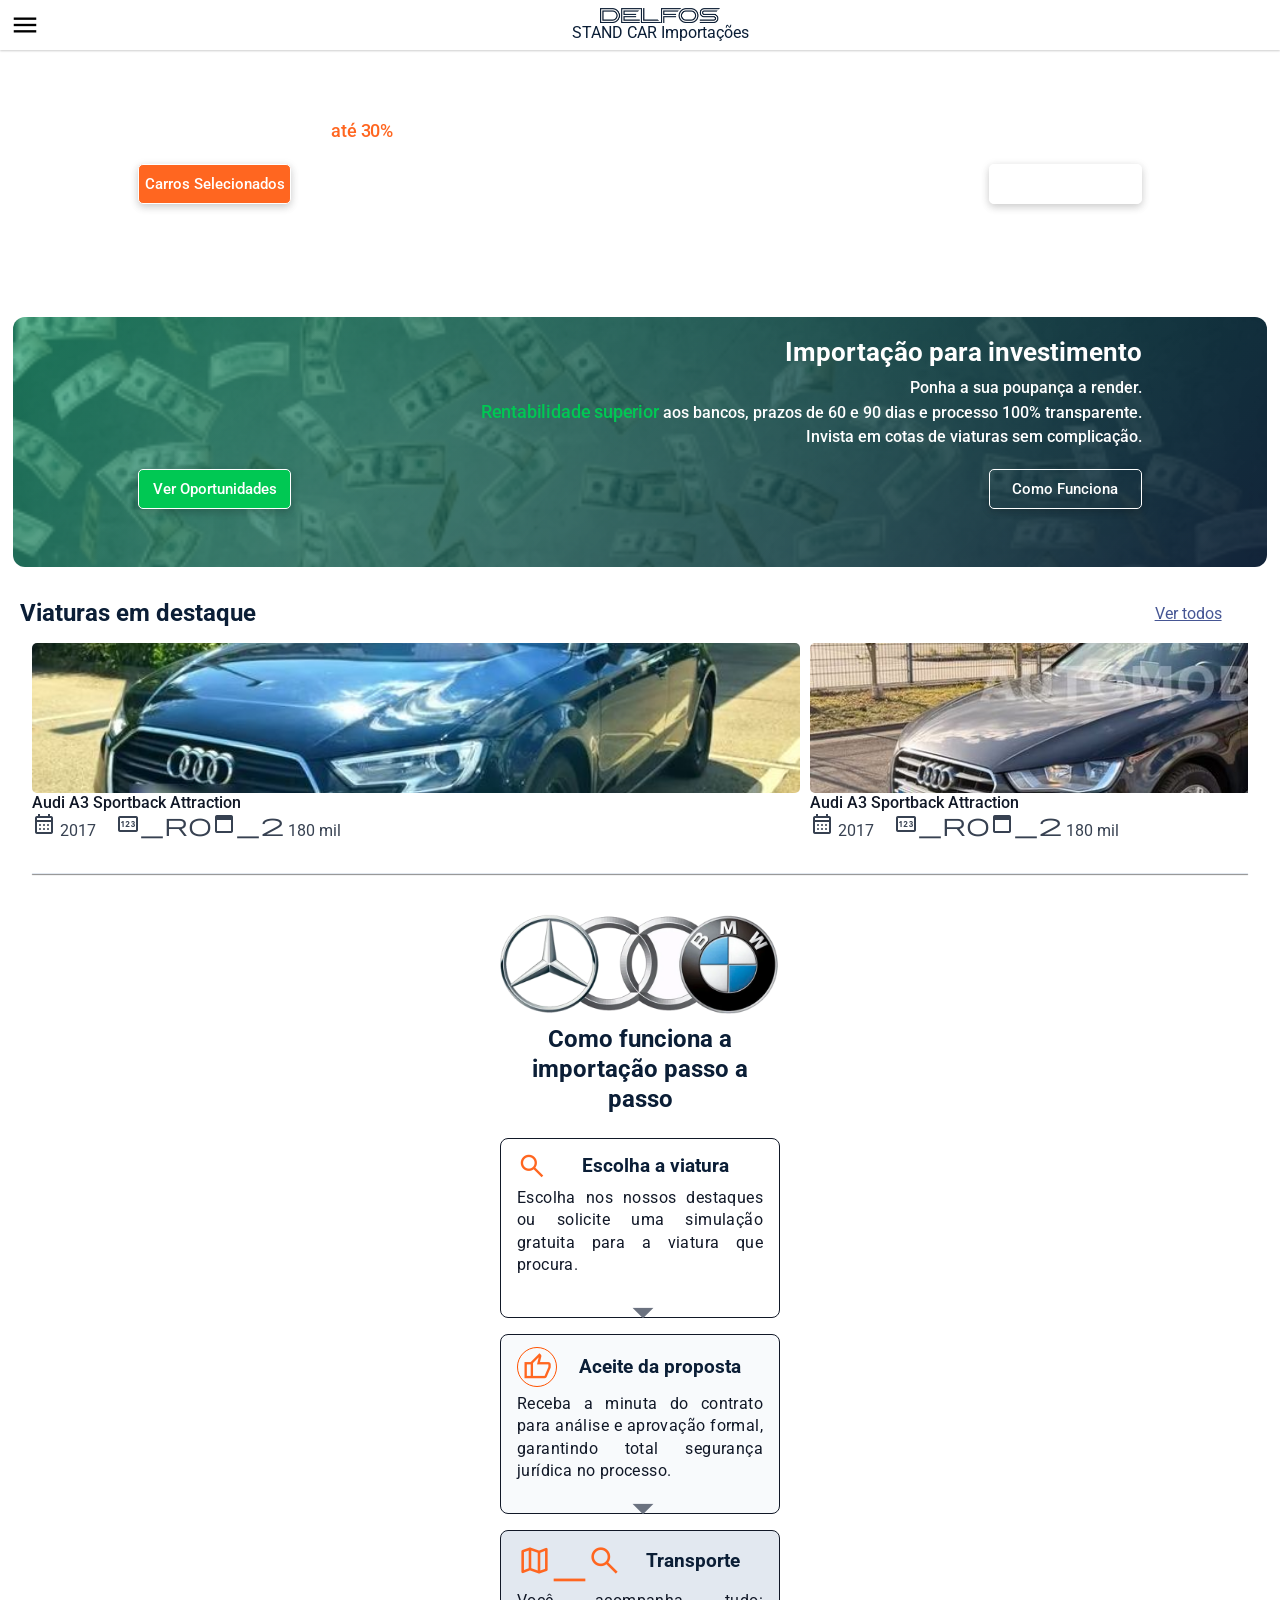
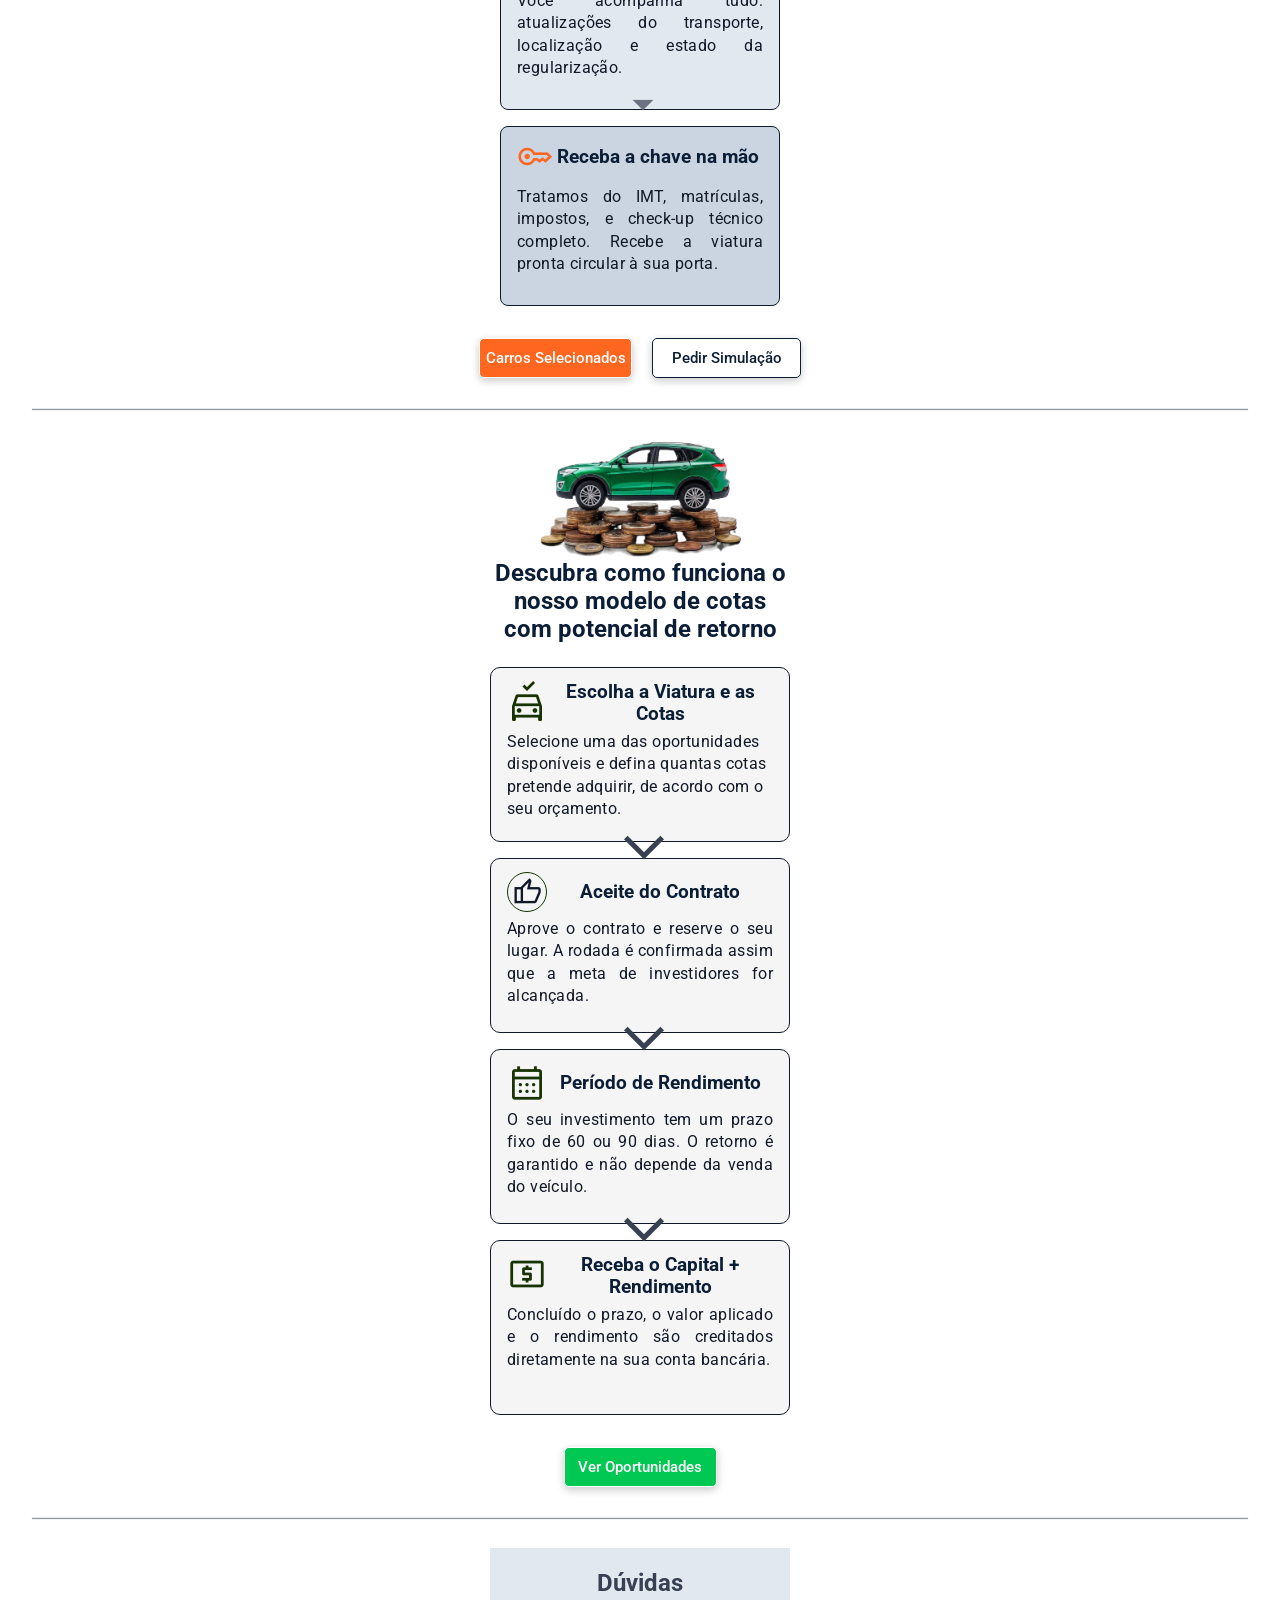
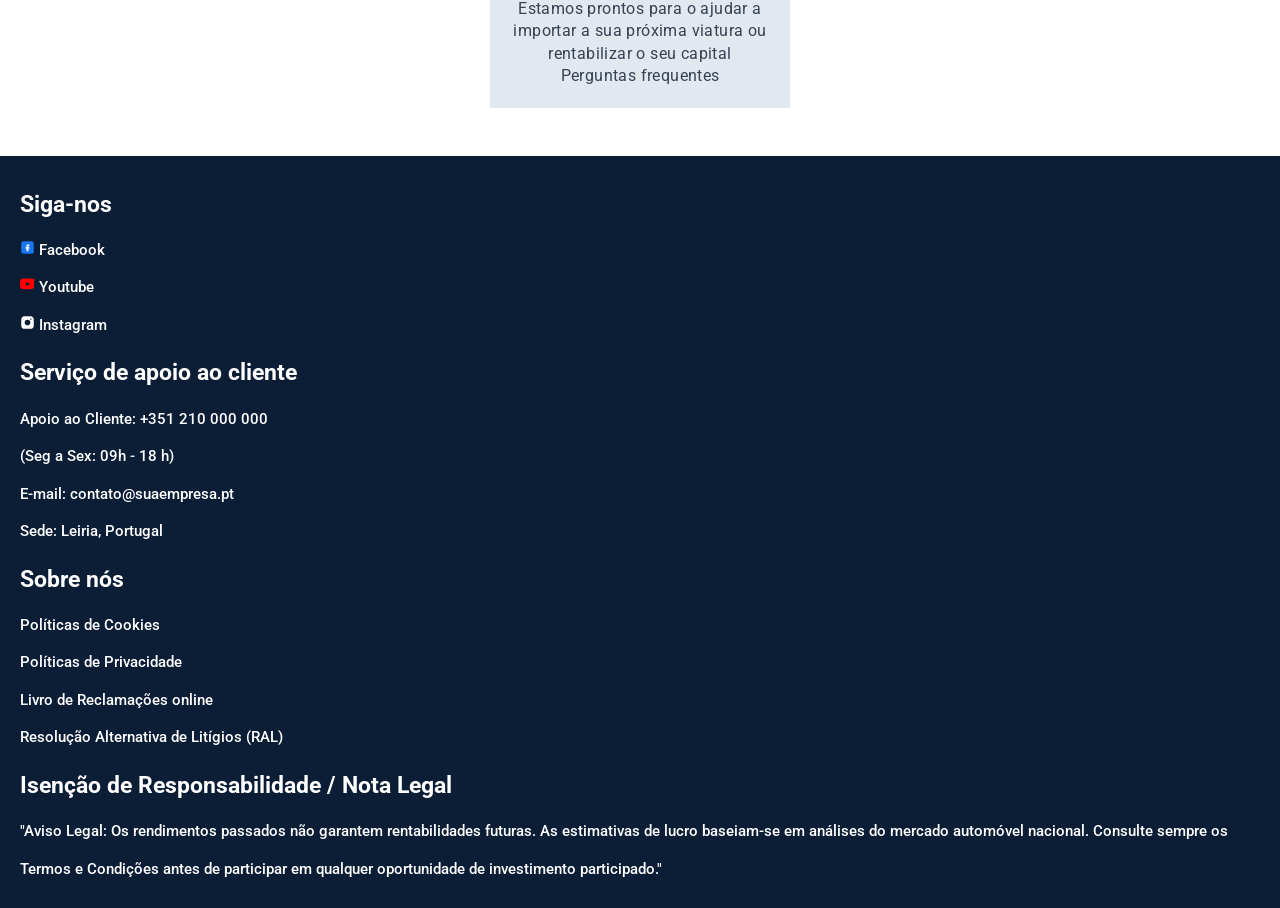
==== index.html @ 30f705c3 "NC  Hero - size imagem hero - text knows" ====
<DOCTYPE html>
    <html lang="PT-BR">

    <head>
        <meta charset="UTF-8">
        <meta name="viewport" content="width=device-width, initial-scale=1.0">
        <title>Delfos</title>
        <!--Import Css global-->
        <link rel="stylesheet" href="styleCorFonts.css">
        <link rel="stylesheet" href="StyleMenuUP.css">
        <!--Import CSS specific-->
        <link rel="stylesheet" href="styleIndexKnows.css">
        <!--Import Script global-->
        <script src="scriptUP.js" defer></script>
        <!--Import fonts-->
        <link rel="stylesheet"
            href="https://fonts.googleapis.com/css2?family=Material+Symbols+Outlined:opsz,wght,FILL,GRAD@20..48,100..700,0..1,-50..200" />
    </head>

    <body>
        <header class="menu__default">
            <nav>
                <button onclick="opemenu()">
                    <span style="font-size: 30px;" class="material-symbols-outlined menu-icon">menu</span>
                </button>

                <div class="headFoot--Company" id="menu">
                    <button onclick="ofmenu()"><span style="font-size: 30px;"
                            class="material-symbols-outlined menu-icon">close</span></button>
                    <ul style="list-style: none;">
                        <li><a href="index.html">Página inicial</a></li>
                        <li><a href="index.html#LineBuy">Como funciona</a></li>
                        <li><a href="listcarbuy.html">Comprar Viatura</a></li>
                        <li><a href="listcarbuy.html">Investir em cotas</a></li>
                        <li><a>Formulário Importar carro</a></li>
                        <li><a>Perguntas frequentes</a></li>
                    </ul>
                </div>
            </nav>
            <div class="menu__default--logo">
                <a href="index.html"><img src="imagens/logo rev1.png" alt=""></a>
                <p style=" margin-bottom: 0px;" class="">STAND CAR Importações</p>
            </div>

        </header>

        <main>
            <div style="height: 51px;">Faixa menu</div>
            <div class="mascara" id="mascara" onclick="ofmenu()"></div>
            <section>
                <article>
                    <div class="hero__secction  hero__secction--buy">
                        <div class="hero__secction--subdiv">
                            <div>
                                <p class="section--Company1" style="margin-bottom: 8px;">Importar carro para sí</p>
                                <p class="Subtitle--section">Importe o sua viatura com <span class="Hero_textDestaq">até
                                        30%</span> de poupança face ao
                                    mercado nacional.
                                    Tratamos de todo o processo com entrega chave na mão.</p>
                            </div>
                            <div class="Hero__button--default">
                                <a onclick="typeCustomer(this)" data-customer="buyCust" href="listcarbuy.html"
                                    class="button__default button__default--buy ">Carros Selecionados</a>
                                <a href="#LineBuy" class="button__default button__default--more ">Como
                                    Funciona</a>
                            </div>
                        </div>
                    </div>
                </article>

                <article>
                    <div class="hero__secction hero__secction--invest">
                        <div style="text-align: right;" class="hero__secction--subdiv">
                            <div>
                                <p class="section--Company1" style="margin-bottom: 8px;">Importação para investimento
                                </p>
                                <p class="Subtitle--section">Ponha a sua poupança a render. <br><span
                                        class="Hero_textDestaqInvs">Rentabilidade superior</span>
                                    aos bancos, prazos de 60 e 90 dias e processo 100% transparente.
                                    <br> Invista em cotas de viaturas sem complicação.
                                </p>
                            </div>
                            <div class="Hero__button--default">
                                <a onclick="typeCustomer(this)" data-customer="InvesCust" href="listcarbuy.html"
                                    class="button__default button__default--invest ">Ver Oportunidades</a>
                                <a href="#LineInvest" class="button__default button__default--more ">Como
                                    Funciona</a>
                            </div>
                        </div>
                    </div>
                </article>
                <div class="Hero__div--destaq">
                    <h2>Viaturas em destaque</h2>
                    <a onclick="onchoise()">Ver todos</a>
                </div>
                <div class="Hero__div--seach" id="seach">
                    <div>
                        <h3>Buscar como:</h3>
                    </div>
                    <div>
                        <a onclick="typeCustomer(this)" data-customer="buyCust" href="listcarbuy.html"
                            class="button__default button__default--buy ">Comprador</a>
                        <a onclick="typeCustomer(this)" data-customer="InvesCust" href="listcarbuy.html"
                            class="button__default button__default--invest">Investidor</a>
                    </div>
                </div>
            </section>

            <section class="hero__section--slide">

                <article class="hero__article--slide">
                    <div>
                        <img src="compras/174497.png" alt="">
                    </div>
                    <div>
                        <span class="Hero__slide--informarName">Audi A3 Sportback Attraction</span>
                        <div class="Hero__slide--informarTag">
                            <div>
                                <span class="material-symbols-outlined">
                                    calendar_month
                                </span> <span>2017</span>
                            </div>
                            <div>
                                <span class="material-symbols-outlined">pin_road_2</span>
                                <span>180 mil</span>
                            </div>
                        </div>
                    </div>
                </article>
                <article class="hero__article--slide">
                    <div>
                        <img src="compras/17744677.png" alt="">
                    </div>
                    <div>
                        <span class="Hero__slide--informarName">Audi A3 Sportback Attraction</span>
                        <div class="Hero__slide--informarTag">
                            <div>
                                <span class="material-symbols-outlined">
                                    calendar_month
                                </span> <span>2017</span>
                            </div>
                            <div>
                                <span class="material-symbols-outlined">pin_road_2</span>
                                <span>180 mil</span>
                            </div>
                        </div>
                    </div>
                </article>
                <article class="hero__article--slide">
                    <div>
                        <img src="compras/392117.png" alt="">
                    </div>
                    <div>
                        <span class="Hero__slide--informarName">Audi A3 Sportback Attraction</span>
                        <div class="Hero__slide--informarTag">
                            <div>
                                <span class="material-symbols-outlined">
                                    calendar_month
                                </span> <span>2017</span>
                            </div>
                            <div>
                                <span class="material-symbols-outlined">pin_road_2</span>
                                <span>180 mil</span>
                            </div>
                        </div>
                    </div>
                </article>
            </section>

            <div class="line--horiztone" id="LineBuy"></div>
            <section class="secction__moreBuy" id="MoreKnowBuy">
                <div><img class="secction__more--img" src="imagens/MoreKnowBuy.png" alt=""></div>
                <h2 class="section--Title">Como funciona a importação passo a passo</h2>
                <div>
                    <article class="article__moreBuy  article__moreBuy1">
                        <div>
                            <span style="font-size: 30px;" class="material-symbols-outlined menu-icon">search</span>
                            <h3>Escolha a viatura</h3>
                        </div>
                        <div class="article__more--paragrafo">
                            <p class="section--Label">Escolha nos nossos destaques ou solicite uma simulação gratuita
                                para a viatura que
                                procura.</p>
                        </div>
                    </article>
                    <article class="article__moreBuy article__moreBuy2">
                        <div>
                            <div style="border: 1.5px solid #ff5200; border-radius: 20px;padding: 4px;">
                                <span style="font-size: 30px;"
                                    class="material-symbols-outlined menu-icon">thumb_up</span>
                            </div>
                            <h3>Aceite da proposta</h3>
                        </div>
                        <div class="article__more--paragrafo">
                            <p class="section--Label">Receba a minuta do contrato para análise e aprovação formal,
                                garantindo total segurança jurídica no processo.</p>
                        </div>
                    </article>
                    <article class="article__moreBuy article__moreBuy3">
                        <div>
                            <span style="font-size: 35px;" class="material-symbols-outlined menu-icon">map_search</span>
                            <h3>Transporte </h3>
                        </div>
                        <div class="article__moreBuy--div">
                        </div>
                        <div class="article__more--paragrafo">
                            <p class="section--Label">Você acompanha tudo: atualizações do transporte, localização e estado da regularização.</p>
                        </div>
                    </article>
                    <article class="article__moreBuy article__moreBuy4">
                        <div>
                            <span style="font-size: 35px;" class="material-symbols-outlined menu-icon">key</span>
                            <h3>Receba a chave na mão</h3>
                        </div>
                        <div class="article__moreBuy--div">


                        </div>
                        <div class="article__more--paragrafo">
                            <p class="section--Label">Tratamos do IMT, matrículas, impostos, e check-up técnico completo. Recebe a viatura pronta circular à sua porta. </p>
                        </div>
                    </article>
                </div>
            </section>
            <div class="More__button--default">
                <a onclick="typeCustomer(this)" data-customer="buyCust" href="listcarbuy.html"
                    class="button__default button__default--buy ">Carros Selecionados</a>
                <a href="" class="button__default--ask">Pedir Simulação</a>
            </div>
            <div class="line--horiztone" id="LineInvest"></div>
            <section class="secction__moreInvest" id="MoreKnowInvest">

                <div><img class="secction__more--img" src="imagens/MoreKnowInvestBackRev3.png" alt=""></div>
                <h2>Descubra como funciona o nosso modelo de cotas com potencial de retorno</h2>
                <div>
                    <article class="article__moreInvest">
                        <div>
                            <span style="font-size: 40px;" class="material-symbols-outlined menu-icon">no_crash</span>
                            <h3>Escolha a Viatura e as Cotas</h3>
                        </div>
                        <div>
                            <p class="section--Label">Selecione uma das oportunidades disponíveis e defina quantas cotas
                                pretende adquirir, de acordo com o seu orçamento.</p>
                        </div>
                    </article>
                    <article class="article__moreInvest">
                        <div>
                            <div class="article__moreInvest--DivCicle">
                                <span style="font-size: 30px;"
                                    class="material-symbols-outlined menu-icon">thumb_up</span>
                            </div>
                            <h3>Aceite do Contrato</h3>
                        </div>
                        <div class="article__more--paragrafo">
                            <p class="section--Label">Aprove o contrato e reserve o seu lugar. A rodada é confirmada
                                assim que a meta de investidores for alcançada.</p>
                        </div>
                    </article>
                    <article class="article__moreInvest">
                        <div>
                            <span style="font-size: 40px;"
                                class="material-symbols-outlined menu-icon">calendar_month</span>
                            <h3>Período de Rendimento</h3>
                        </div>
                        <div class="article__more--paragrafo">
                            <p class="section--Label">O seu investimento tem um prazo fixo de 60 ou 90 dias. O retorno é
                                garantido e não depende da venda do veículo.</p>
                        </div>
                    </article>
                    <article class="article__moreInvest">
                        <div>
                            <span style="font-size: 40px;" class="material-symbols-outlined menu-icon">local_atm</span>
                            <h3>Receba o Capital + Rendimento</h3>
                        </div>
                        <div class="article__more--paragrafo">
                            <p class="section--Label">Concluído o prazo, o valor aplicado e o rendimento são creditados
                                diretamente na sua conta bancária.</p>
                        </div>
                    </article>
                </div>
            </section>
            <div class="More__button--default">
                <a onclick="typeCustomer(this)" data-customer="InvesCust" href="listcarbuy.html"
                    class="button__default button__default--invest">Ver Oportunidades</a>
            </div>
            <div class="line--horiztone"></div>
            <section>
                <div class="secction__socialvalid--ask">
                    <h class="section--Title">Dúvidas</h2>
                        <p class="section--Label">Estamos prontos para o ajudar a importar a sua próxima viatura ou
                            rentabilizar o seu capital</p>
                        <a class="section--Label" href="">
                            Perguntas frequentes
                        </a>
                </div>
            </section>
        </main>

        <footer class="headFoot--Company foot__default">
            <div class="">
                <h2>Siga-nos</h2>

                <p><svg width="15" height="15" viewBox="0 0 24 24" xmlns="http://www.w3.org/2000/svg">
                        <!-- Fundo quadrado arredondado -->
                        <rect x="2" y="2" width="20" height="20" rx="4" ry="4" fill="#1877F2" />
                        <!-- Letra F -->
                        <path d="M14 7h-1.5c-1.1 0-2 .9-2 2v2H9v3h1.5v4h3v-4H15v-3h-1.5V9h1.5V7z" fill="#FFFFFF" />
                    </svg>

                    <span>Facebook</span>
                </p>
                <p><svg width="15" height="15" viewBox="0 0 24 24" fill="red">
                        <path
                            d="M23.5 6.2s-.2-1.7-.8-2.4c-.8-.9-1.6-.9-2-1C17.3 2.5 12 2.5 12 2.5h-.1s-5.3 0-8.7.3c-.4.1-1.2.1-2 1-.6.7-.8 2.4-.8 2.4S0 8.1 0 10v1.9c0 1.9.2 3.8.2 3.8s.2 1.7.8 2.4c.8.9 1.9.9 2.4 1 1.7.2 7.4.3 7.4.3s5.3 0 8.7-.3c.4-.1 1.2-.1 2-1 .6-.7.8-2.4.8-2.4s.2-1.9.2-3.8V10c0-1.9-.2-3.8-.2-3.8zM9.7 14.6V7.9l6.4 3.4-6.4 3.3z" />
                    </svg>

                    <span>Youtube</span>
                </p>
                <p><svg width="15" height="15" viewBox="0 0 24 24" fill="currentColor">
                        <path
                            d="M7 2C4.2 2 2 4.2 2 7v10c0 2.8 2.2 5 5 5h10c2.8 0 5-2.2 5-5V7c0-2.8-2.2-5-5-5H7zm5 5.5A4.5 4.5 0 1 1 7.5 12 4.5 4.5 0 0 1 12 7.5zm6.5-.9a1.1 1.1 0 1 1-1.1-1.1 1.1 1.1 0 0 1 1.1 1.1z" />
                    </svg>

                    <span>Instagram</span>
                </p>
                <h2>Serviço de apoio ao cliente</h2>
                <p>Apoio ao Cliente: +351 210 000 000</p>
                <p>(Seg a Sex: 09h - 18 h)</p>
                <p>E-mail: contato@suaempresa.pt</p>
                <p>Sede: Leiria, Portugal</p>
                <h2>Sobre nós</h2>
                <p>Políticas de Cookies</p>
                <p>Políticas de Privacidade</p>
                <p>Livro de Reclamações online</p>
                <p>Resolução Alternativa de Litígios (RAL)</p>
                <h2>Isenção de Responsabilidade / Nota Legal</h2>
                <p>"Aviso Legal: Os rendimentos passados não garantem rentabilidades futuras. As estimativas de lucro
                    baseiam-se em análises do mercado automóvel nacional. Consulte sempre os Termos e Condições antes de
                    participar em qualquer oportunidade de investimento participado."</p>
            </div>
        </footer>
    </body>


    </html>
---- styleCorFonts.css ----
@charset "UTF-8";
@import url('https://fonts.googleapis.com/css2?family=Inter:ital,opsz,wght@0,14..32,100..900;1,14..32,100..900&family=Montserrat:ital,wght@0,100..900;1,100..900&display=swap');

@import url('https://fonts.googleapis.com/css2?family=Inter:ital,opsz,wght@0,14..32,100..900;1,14..32,100..900&family=Montserrat:ital,wght@0,100..900;1,100..900&family=Roboto:ital,wght@0,100..900;1,100..900&display=swap');

:root {

    /*Cores*/
    --PrimaryCompany1: rgb(11, 30, 54);
    --PrimaryCompany2: #111827;
    --PrimaryCompanyActive: #1E293B;
    --PrimaryCompanyEmph: #465694;
    --FocusBuy: #ff6620;
    --Emprasy__Active--Buy: #661a01;
    --FocusInvest: #00c853;
    --Emprasy__Active--Invest: #163300;
    --FocusLike: #EF4444;
    /* --FocusInvestActive: rgb(6, 95, 70); */
    --EmphasysWhite: #FFFFFF;
    --ContentTxt: #374151;
    --ContentLabel: #6b7280;
    --SectionDiv: #e2e8f0;
    --SectionDiv2: #f5f5f5;
    --SectionBack: #f8fafc;
    --cor-titulo: #121212;
    --cor-text: #2b2b2b;
    /*Fote*/
    --fontMain: 'Montserrat', sans-serif;
}

/*Config global*/
* {
    margin: 0px;
    padding: 0px;
    box-sizing: border-box;
}

html,
body {
    width: 100%;
    max-width: 100%;
    overflow-x: hidden;
}

body {
    min-height: 100vh;
    font-family: var(--fontMain);
}

html {
    scroll-behavior: smooth;
}


/* Imagens */
.line--horiztone {
    margin: 0 auto;
    margin-top: 30px;
    margin-bottom: 30px;
    width: 95%;
    border-bottom: 1px solid var(--SectionDiv);
    box-shadow: 0px 1px 1px rgba(0, 0, 0, 0.5);
}

/* Color */
.contentlabel {
    /* cor forte */
    color: var(--cor-titulo);
    font-weight: 600;
}

.contenttxt {
    /* cor fraca */
    color: var(--cor-text);
    font-weight: 400;
}

.primarycompany1 {
    color: var(--PrimaryCompany1);
}

/* Class fonts */
.Focus_txt--buy {
    color: var(--Emprasy__Active--Buy);
    text-decoration: underline;
    font-weight: 700;

    letter-spacing: -0.01em;
}

.Focus_txt--invest {
    color: var(--cor-titulo);
    font-weight: 700;
    font-size: 22px;
    letter-spacing: -0.01em;
}

body {
    font-family: 'Roboto';
}

.Hero_textDestaq {
    font-weight: 500;
    font-size: 18px;
    letter-spacing: -0.01em;
    color: var(--FocusBuy);
}

.Hero_textDestaqInvs {
    font-weight: 500;
    font-size: 18px;
    letter-spacing: -0.01em;
    color: var(--FocusInvest);
}


.Subtitle--section {
    font-weight: 500;
    font-size: 16px;
    line-height: 1.45;
}

.section--Title {
    font-weight: 700;
    font-size: 24px;
    line-height: 1.25;

}

.section--Label {
    font-weight: 400;
    font-size: 16px;
    line-height: 1.4;
    letter-spacing: 0.4px;
}

.section--Txt {
    font-weight: 400;
    font-size: 13px;
    line-height: 1.25;
}

.section--Company2 {
    font-weight: 700;
    font-size: 22px;
    letter-spacing: -0.02;
}

.section--Company1 {
    font-weight: 700;
    font-size: 26px;
    line-height: 1.2;
}

.secction__socialvalid--ask>a {
    margin-top: 16px;
    text-decoration: underline;
    line-height: 26px;
}

/* Active, Hover */
.button__default--buy:active {
    display: inline-block;

    background-color: var(--Emprasy__Active--Buy);
    box-shadow: 0 1px 3px rgba(0, 0, 0, 0.5);
    transition: transform 0.15s ease, box-shadow 0.15s ease;
    touch-action: manipulation;
    filter: brightness(1.15);
    transform: scale(0.92)
}

.button__default--invest:active {
    /* display: flex; */
    background-color: var(--Emprasy__Active--Invest);
    box-shadow: 0 1px 3px rgba(0, 0, 0, 0.5);
    transition: transform 0.15s ease, box-shadow 0.15s ease;
    touch-action: manipulation;
    filter: brightness(1.15);
    transform: scale(0.92)
}

.button__default--more:active {
    display: flex;
    background-color: var(--SectionBack);
    box-shadow: 0 1px 3px rgba(0, 0, 0, 0.5);
    transition: transform 0.15s ease, box-shadow 0.15s ease;
    touch-action: manipulation;
    filter: brightness(1.15);
    transform: scale(0.92)
}

.button__default--seach:active {
    background-color: var(--PrimaryCompanyActive);
    box-shadow: 0 1px 3px rgba(0, 0, 0, 0.5);
    transition: transform 0.15s ease, box-shadow 0.15s ease;
    touch-action: manipulation;
    filter: brightness(1.15);
    transform: scale(0.92)
}

/* Botões */
.button__default--seach {
    display: inline-block;
    width: 350px;
    height: 40px;
    border: 1.1px solid var(--EmphasysWhite);
    border-radius: 5px;
    font-weight: 500;
    font-size: 18px;
    text-align: center;
    line-height: 40px;
    box-shadow: 0 2px 8px rgba(0, 0, 0, 0.15), 0 4px 8px rgba(0, 0, 0, 0.08);
}

.button__default {
    /* display: inline-block; */
    display: flex;
    justify-content: center;
    align-items: center;
    width: 153px;
    height: 40px;
    border: 1.1px solid var(--EmphasysWhite);
    border-radius: 5px;
    font-weight: 500;
    font-size: 15px;
    text-align: center;
    /* line-height: 40px; */
    box-shadow: 0 2px 8px rgba(0, 0, 0, 0.15), 0 4px 8px rgba(0, 0, 0, 0.08);
}



.button__default--more {
    background-color: #ffffff00;
    color: var(--EmphasysWhite);
    /* line-height: 40px */
}

.button__default--buy {
    background-color: var(--FocusBuy);
    color: var(--EmphasysWhite);
}

.button__default--basic {
    background-color: var(--PrimaryCompany1);
    color: var(--EmphasysWhite);
}

.button__default--ask {
    background-color: #ffffff00;
    color: var(--PrimaryCompany1);
    width: 149px;
    height: 40px;
    border: 1.1px solid var(--PrimaryCompany1);
    border-radius: 5px;
    font-weight: 500;
    font-size: 15px;
    text-align: center;
    line-height: 255%;
    box-shadow: 0 2px 8px rgba(0, 0, 0, 0.15), 0 4px 8px rgba(0, 0, 0, 0.08);
}

.button__default--invest {
    width: 153px;
    height: 40px;
    border-radius: 5px;
    font-weight: 500;
    /* font-size: 15px; */
    background-color: var(--FocusInvest);
    color: var(--EmphasysWhite);
}

.add_cart_btn {
    position: relative;
    padding-left: 20px;

}

.add_cart_btn::before {
    position: absolute;
    font-family: 'Material Symbols Outlined';
    content: "\e8cc";
    left: -10px;
    top: -1;
    font-size: 24px;
    font-weight: 300;
}



.button__Menu--default {
    display: inline-block;
    width: 100px;
    height: 40px;
    border: 1.1px solid var(--EmphasysWhite);
    border-radius: 5px;
    margin-right: 20px;
    font-weight: 500;
    font-size: 15px;
    text-align: center;
    box-shadow: 0 2px 8px rgba(0, 0, 0, 0.15), 0 4px 8px rgba(0, 0, 0, 0.08);
}
---- StyleMenuUP.css ----
@charset "UTF-8";
@import url('https://fonts.googleapis.com/css2?family=Inter:ital,opsz,wght@0,14..32,100..900;1,14..32,100..900&family=Montserrat:ital,wght@0,100..900;1,100..900&display=swap');





main {
    position: relative;
}

.mascara {
    background-color: rgba(248, 250, 252, 0.431);
    position: absolute;
    width: 99%;
    height: 100%;
    margin: 0 auto;
    z-index: 9998;
    display: none;
}

/*Class Fonts*/
.headFoot--Company {
    font-weight: 500;
    font-size: 15px;
    margin-top: 0px;
    background-color: var(--PrimaryCompany1);
    color: var(--EmphasysWhite);
    padding: 20px;
    line-height: 2.5;
    width: 100%;
    margin: auto;
}

/*Cabeçalho*/
.menu__default {
    margin: 0 auto;
    padding: 0px 0px 0px 10px;
    display: flex;
    align-items: center;
    height: 50px;
    width: 100%;
    position: fixed;
    z-index: 9999;
    background-color: var(--EmphasysWhite);
    color: var(--PrimaryCompany1);
    /* color: var(--EmphasysWhite);
    background-color: var(--PrimaryCompany1); */
    box-shadow: 0px 1px 2px rgba(0, 0, 0, 0.2);
}

.menu__default--nav {
    color: var(--PrimaryCompany1);
    margin-left: 5px;
}

.menu__default--logo {
    flex-grow: 1;
    text-align: center;
}

.menu__default--logo>a>img {
    width: 120px;
}

#menu {
    position: absolute;
    display: none;
    width: 200px;
    height: 300px;
    padding: 20px;
}




button {
    border: none;
    background-color: var(--EmphasysWhite);
}

li {
    border-bottom: 1px solid var(--SectionDiv);
}

.foot__default {
    margin-top: 48px;
}
---- styleIndexKnows.css ----
@charset "UTF-8";
@import url('https://fonts.googleapis.com/css2?family=Inter:ital,opsz,wght@0,14..32,100..900;1,14..32,100..900&family=Montserrat:ital,wght@0,100..900;1,100..900&display=swap');

@import url('https://fonts.googleapis.com/css2?family=Inter:ital,opsz,wght@0,14..32,100..900;1,14..32,100..900&family=Montserrat:ital,wght@0,100..900;1,100..900&family=Roboto:ital,wght@0,100..900;1,100..900&display=swap');



/* Config global */
a {
    text-decoration: none;
    color: inherit;
}


/* --INDEX--- */

/* Botoes */

.Hero__button--default {
    display: flex;
    margin: 20px auto 0px auto;
    justify-content: space-between;
    padding-bottom: 20px;
    gap: 10px;
}

.More__button--default {
    display: flex;
    justify-content: center;
    margin-top: 32px;
    gap: 20px;
}



/* Imagens */
.secction__more--img {
    width: 100%;
    height: 120px;
    object-fit: contain;
    object-position: center;
}



.article__moreBuy:not(:last-child)::after {
    position: absolute;
    /* content: "⬇"; */
    left: 42%;
    font-size: 50px;
    color: var(--ContentLabel);
    bottom: -25px;
    z-index: 9998;
    content: "arrow_drop_down";
    font-family: "Material Symbols Outlined";
}

.article__moreInvest:not(:last-child)::after {
    font-family: 'Material Symbols Outlined';
    content: "\e313";
    position: absolute;
    font-size: 80px;
    color: var(--ContentTxt);
    left: 38%;
    bottom: -55px;
    z-index: 9998;
}

.secction__socialvalid--ask>a::after {
    font-family: 'Material Symbols Outlined';
    content: "\eaaa";
}

/* Secções Hero*/
.Hero__div--destaq {
    width: 97%;
    align-items: center;
    margin-top: 32px;
    margin-bottom: 16px;
    display: flex;
    justify-content: space-between;
}

.Hero__div--destaq>h2 {
    margin: 0 20px;
    color: var(--PrimaryCompany1);
}

.Hero__div--destaq>a {
    margin-right: 20px;
    text-decoration: underline;
    color: var(--PrimaryCompanyEmph);
}

.Hero__div--seach {
    display: none;
    position: absolute;
    left: 1%;
    padding: 20px 0px 0px 0px;
    width: 97%;
    height: 90px;
    margin: 0 auto;
    background-color: var(--PrimaryCompany1);
    color: var(--EmphasysWhite);
    text-align: center;
    border-radius: 5px;
    z-index: 9999;
}

.hero__secction {
    width: 98%;
    min-height: 250px;
    border-radius: 12px;
    margin: 0px auto;
    margin-top: 8px;
}

.hero__secction--subdiv {
    width: 80%;
    color: var(--EmphasysWhite);
    margin: 0 auto;
    padding-top: 20px;
}

.hero__secction--buy {
    background-image: linear-gradient(rgba(11, 30, 54, 0.65)), url(imagens/HeroFundoBuy_rev1.png);
    background-size: cover;
}

.hero__secction--invest {
    background: linear-gradient(135deg,
            rgba(5, 150, 104, 0.60),
            rgba(11, 30, 54, 0.90)), url(imagens/HeroFundoInvest_rev1.png);
    background-size: cover;
}

/* Secão carrocel */
.hero__section--slide {
    width: 95%;
    height: 200px;
    display: flex;
    margin: auto;
    overflow: auto;
    gap: 10px;
}



.hero__article--slide>div>img {
    width: 60vw;
    height: 150px;
    object-fit: cover;
    flex: 1 1 100%;
    border-radius: 5px;
}

.Hero__slide--informarName {
    font-weight: 500;
    color: var(--PrimaryCompany2);
}

.Hero__slide--informarTag {
    display: flex;
    gap: 20px;
    color: var(--ContentTxt);
}

/* Secções More*/

.article__more--paragrafo {
    text-align: justify;
    text-justify: inter-word;
}

.secction__moreBuy {
    width: 280px;
    margin: 0 auto;
    color: var(--PrimaryCompany2);
}

.article__moreBuy>div>div>span {
    color: var(--FocusBuy);
}

.article__moreBuy>div>span {
    color: var(--FocusBuy);
}

.article__moreBuy>div {
    display: flex;
    margin-bottom: 6px;
}

.article__moreBuy {
    height: 180px;
    position: relative;
    display: flex;
    flex-direction: column;
    padding: 12px 16px 14px 16px;
    margin-bottom: 16px;
    /* align-items: flex-start; */
    border: 1px solid var(--PrimaryCompany2);
    border-radius: 8px;
}

.article__moreBuy>.article__moreBuy--div {
    align-self: center;
}



.article__moreBuy1 {
    background-color: var(--EmphasysWhite);
}

.article__moreBuy2 {
    background-color: var(--SectionBack);
}

.article__moreBuy3 {
    background-color: #e2e8f0;
}

.article__moreBuy4 {
    background-color: #cbd5e2;
}

.article__moreBuy>div>H3,
.article__moreInvest>div>H3 {
    display: flex;
    flex-grow: 1;
    justify-content: center;
    align-items: center;
    color: var(--PrimaryCompany1);
    text-align: center;
}

.secction__moreBuy>H2,
.secction__moreInvest>H2,
.secction__socialvalid--ask>h2 {
    color: var(--PrimaryCompany1);
    text-align: center;
    margin-bottom: 24px;
}

.secction__moreInvest {
    width: 300px;
    margin: 0 auto;
    color: var(--PrimaryCompany2);

}

.article__moreInvest {
    height: 175px;
    position: relative;
    border: 1px solid var(--PrimaryCompany2);
    border-radius: 10px;
    background-color: #f5f5f5;
    margin-bottom: 16px;
    display: flex;
    flex-direction: column;
    padding: 13px 16px 13px 16px;
}

.article__moreInvest>div {
    display: flex;
    margin-bottom: 6px;
}

/* .article__moreInvest>.article__moreBuy--div {
    align-self: center;
    padding: 10px;
} */

.article__moreInvest>div>span {
    color: var(--Emprasy__Active--Invest);
}

.secction__socialvalid--ask {
    background-color: var(--SectionDiv);
    width: 300px;
    margin: 0 auto;
    text-align: center;
    padding: 20px;
    color: var(--ContentTxt);
}

.article__moreInvest--DivCicle {
    border: 1.5px solid var(--Emprasy__Active--Invest);
    border-radius: 20px;
    padding: 4px;
}
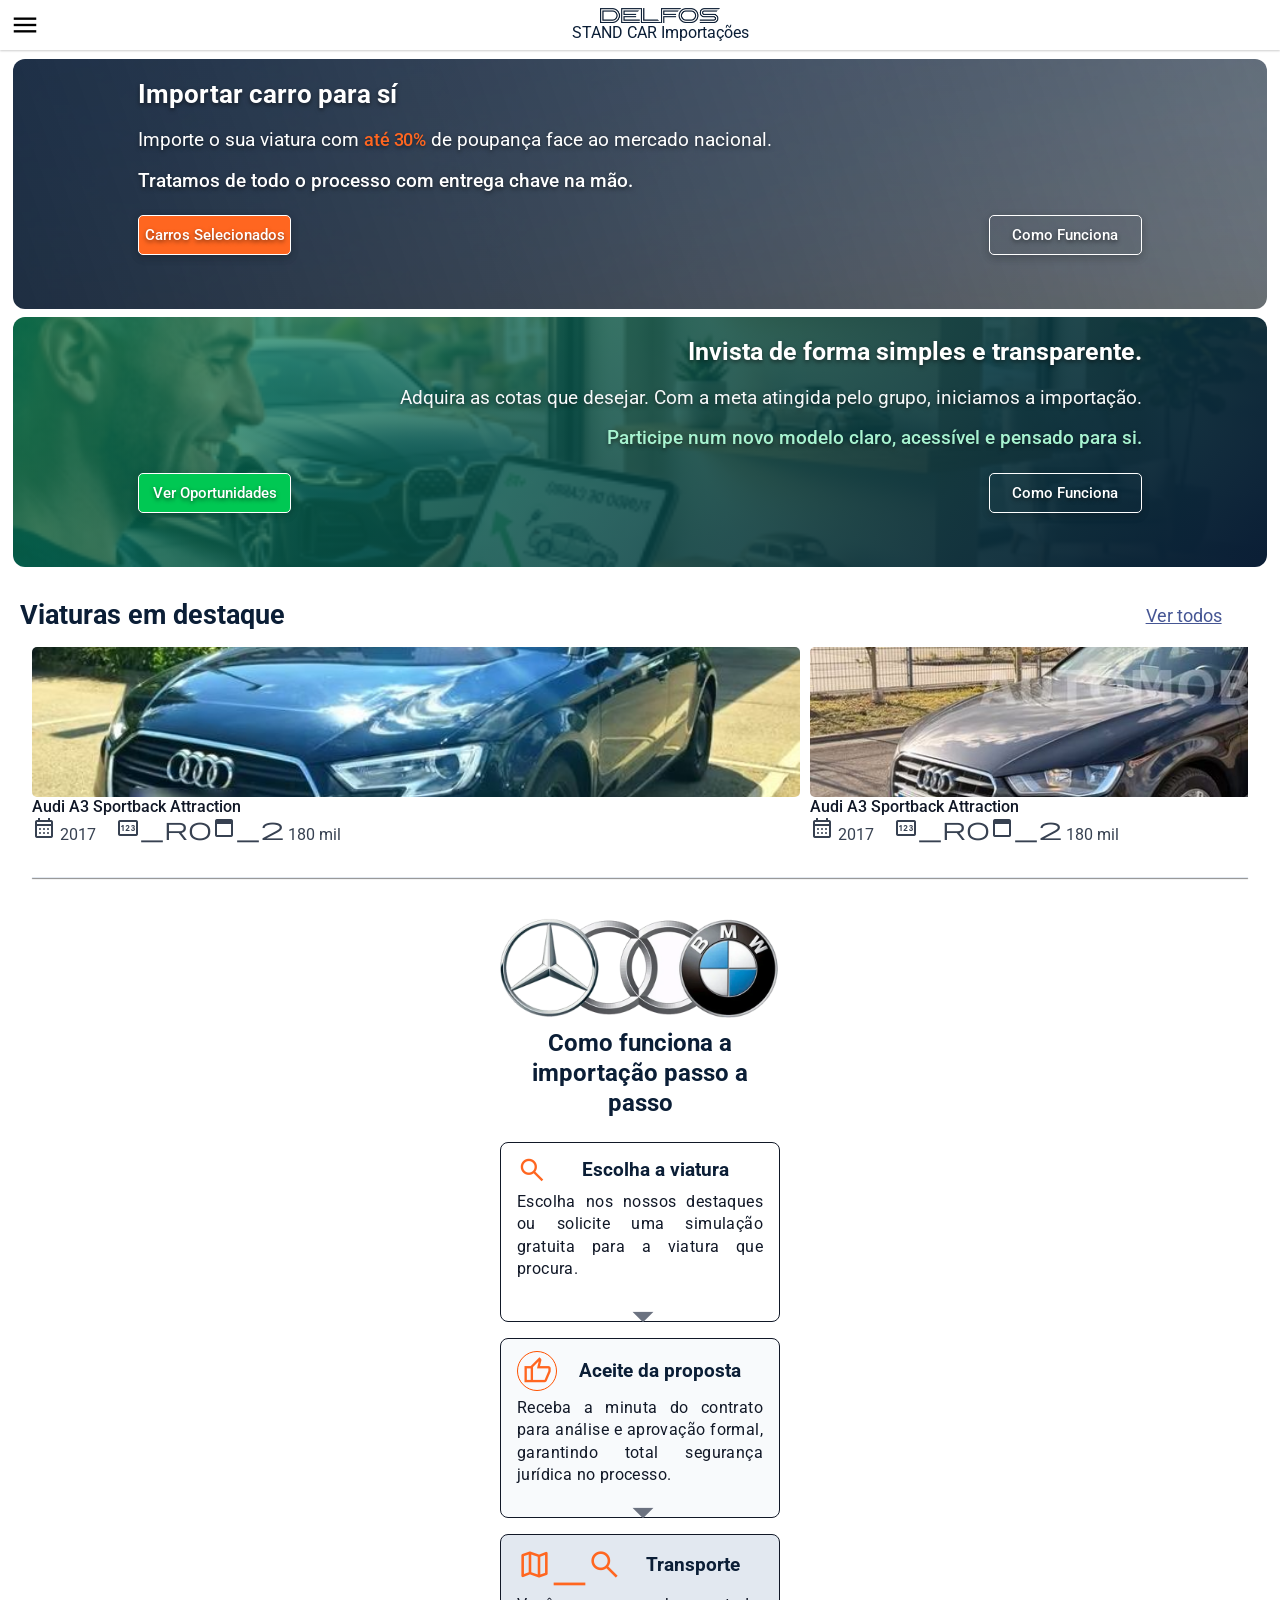
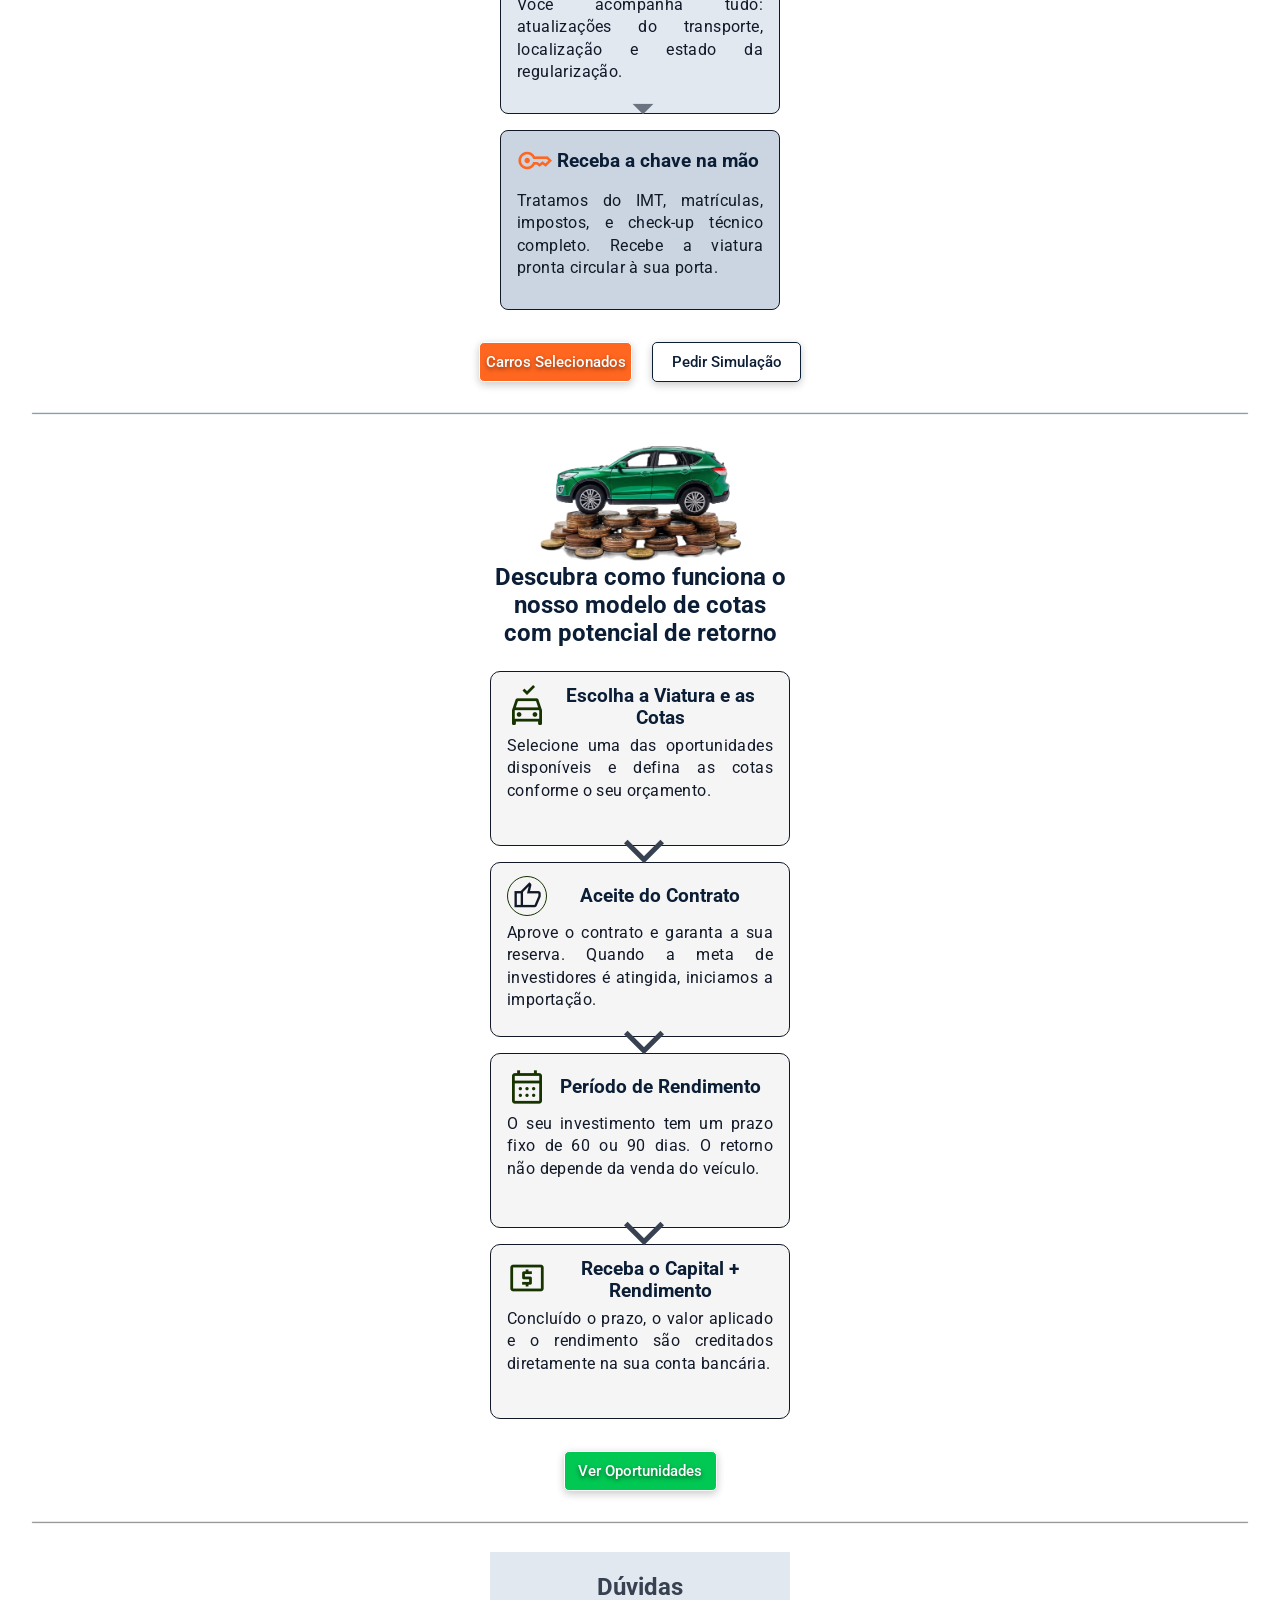
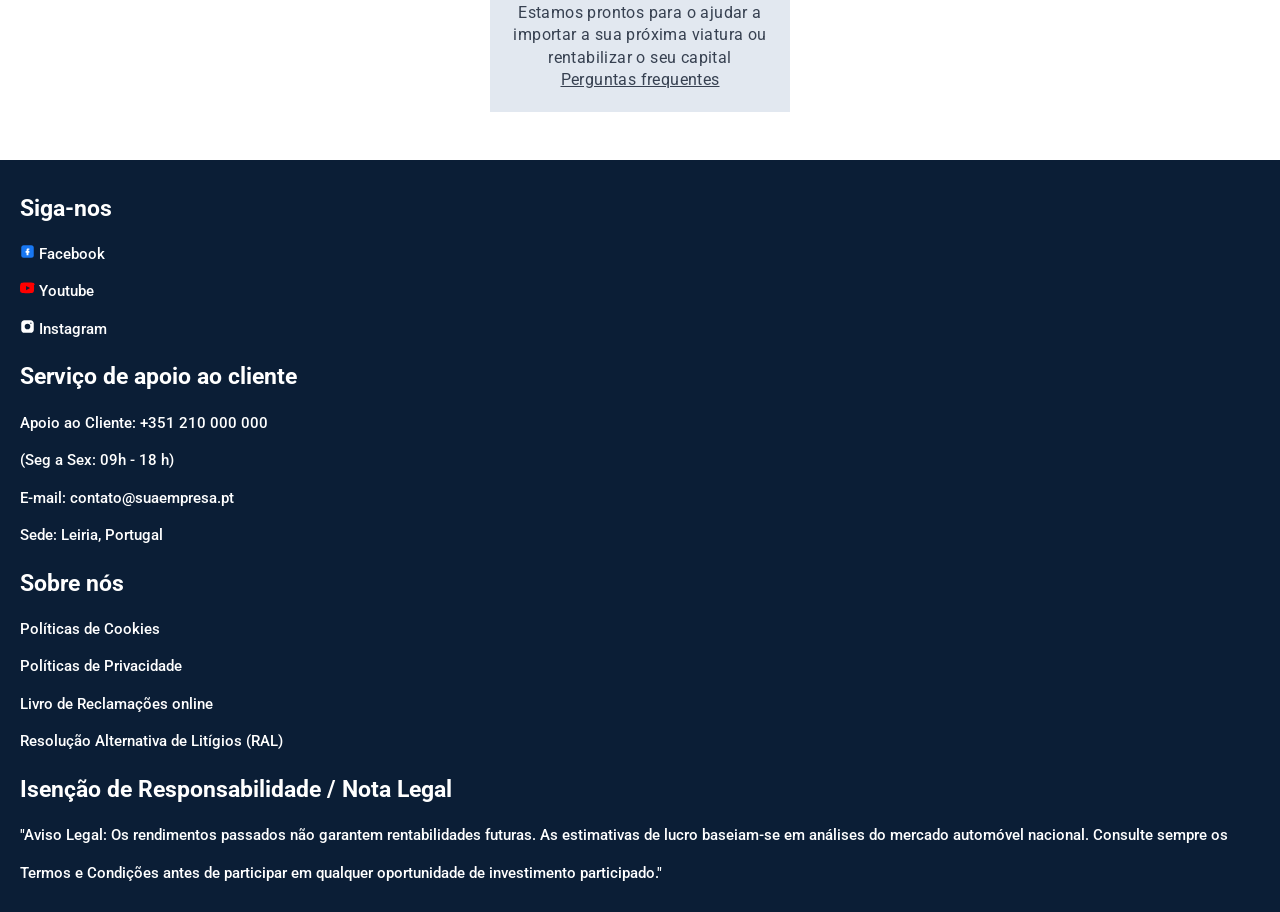
==== commit 8445ed7b: "Corretiva Hero as 2 divs hero, e nova imagem." ====
--- a/index.html
+++ b/index.html
@@ -50,13 +50,13 @@
             <section>
                 <article>
                     <div class="hero__secction  hero__secction--buy">
-                        <div class="hero__secction--subdiv">
-                            <div>
-                                <p class="section--Company1" style="margin-bottom: 8px;">Importar carro para sí</p>
-                                <p class="Subtitle--section">Importe o sua viatura com <span class="Hero_textDestaq">até
+                        <div class="hero__secction--subdiv article__more--paragrafo">
+                            <div>
+                                <p class="section--Company1 herobuy--titulo">Importar carro para sí</p>
+                                <p class="herobuy--texto">Importe o sua viatura com <span class="Hero_textDestaq">até
                                         30%</span> de poupança face ao
-                                    mercado nacional.
-                                    Tratamos de todo o processo com entrega chave na mão.</p>
+                                    mercado nacional.</p>
+                                <p class="herobuy--apoio">Tratamos de todo o processo com entrega chave na mão.</p>
                             </div>
                             <div class="Hero__button--default">
                                 <a onclick="typeCustomer(this)" data-customer="buyCust" href="listcarbuy.html"
@@ -70,15 +70,15 @@
 
                 <article>
                     <div class="hero__secction hero__secction--invest">
-                        <div style="text-align: right;" class="hero__secction--subdiv">
-                            <div>
-                                <p class="section--Company1" style="margin-bottom: 8px;">Importação para investimento
+                        <div class="hero__secction--subdiv">
+                            <div>
+                                <h1 class="heroinvest--titulo">Invista de forma simples e transparente.
+                                </h1>
+                                <p class="heroinvest--texto">Adquira as cotas que desejar. Com a meta atingida pelo
+                                    grupo, iniciamos a importação.
                                 </p>
-                                <p class="Subtitle--section">Ponha a sua poupança a render. <br><span
-                                        class="Hero_textDestaqInvs">Rentabilidade superior</span>
-                                    aos bancos, prazos de 60 e 90 dias e processo 100% transparente.
-                                    <br> Invista em cotas de viaturas sem complicação.
-                                </p>
+                                <p class="heroinvest--apoio">
+                                    Participe num novo modelo claro, acessível e pensado para si.</p>
                             </div>
                             <div class="Hero__button--default">
                                 <a onclick="typeCustomer(this)" data-customer="InvesCust" href="listcarbuy.html"
@@ -204,7 +204,8 @@
                         <div class="article__moreBuy--div">
                         </div>
                         <div class="article__more--paragrafo">
-                            <p class="section--Label">Você acompanha tudo: atualizações do transporte, localização e estado da regularização.</p>
+                            <p class="section--Label">Você acompanha tudo: atualizações do transporte, localização e
+                                estado da regularização.</p>
                         </div>
                     </article>
                     <article class="article__moreBuy article__moreBuy4">
@@ -217,7 +218,8 @@
 
                         </div>
                         <div class="article__more--paragrafo">
-                            <p class="section--Label">Tratamos do IMT, matrículas, impostos, e check-up técnico completo. Recebe a viatura pronta circular à sua porta. </p>
+                            <p class="section--Label">Tratamos do IMT, matrículas, impostos, e check-up técnico
+                                completo. Recebe a viatura pronta circular à sua porta. </p>
                         </div>
                     </article>
                 </div>
@@ -239,8 +241,9 @@
                             <h3>Escolha a Viatura e as Cotas</h3>
                         </div>
                         <div>
-                            <p class="section--Label">Selecione uma das oportunidades disponíveis e defina quantas cotas
-                                pretende adquirir, de acordo com o seu orçamento.</p>
+                            <p class="section--Label article__more--paragrafo">Selecione uma das oportunidades
+                                disponíveis e defina as cotas
+                                conforme o seu orçamento.</p>
                         </div>
                     </article>
                     <article class="article__moreInvest">
@@ -252,8 +255,8 @@
                             <h3>Aceite do Contrato</h3>
                         </div>
                         <div class="article__more--paragrafo">
-                            <p class="section--Label">Aprove o contrato e reserve o seu lugar. A rodada é confirmada
-                                assim que a meta de investidores for alcançada.</p>
+                            <p class="section--Label">Aprove o contrato e garanta a sua reserva. Quando a meta de
+                                investidores é atingida, iniciamos a importação.</p>
                         </div>
                     </article>
                     <article class="article__moreInvest">
@@ -263,8 +266,8 @@
                             <h3>Período de Rendimento</h3>
                         </div>
                         <div class="article__more--paragrafo">
-                            <p class="section--Label">O seu investimento tem um prazo fixo de 60 ou 90 dias. O retorno é
-                                garantido e não depende da venda do veículo.</p>
+                            <p class="section--Label">O seu investimento tem um prazo fixo de 60 ou 90 dias. O retorno
+                                não depende da venda do veículo.</p>
                         </div>
                     </article>
                     <article class="article__moreInvest">
@@ -289,7 +292,7 @@
                     <h class="section--Title">Dúvidas</h2>
                         <p class="section--Label">Estamos prontos para o ajudar a importar a sua próxima viatura ou
                             rentabilizar o seu capital</p>
-                        <a class="section--Label" href="">
+                        <a class="section--Label " style="text-decoration: underline;" href="">
                             Perguntas frequentes
                         </a>
                 </div>
--- a/styleCorFonts.css
+++ b/styleCorFonts.css
@@ -84,7 +84,6 @@
     color: var(--Emprasy__Active--Buy);
     text-decoration: underline;
     font-weight: 700;
-
     letter-spacing: -0.01em;
 }
 
@@ -97,6 +96,56 @@
 
 body {
     font-family: 'Roboto';
+}
+
+.herobuy--titulo {
+    font-size: 25px;
+    font-weight: 700;
+    line-height: 1.22;
+    margin-bottom: 16px;
+    color: var(--EmphasysWhite);
+    text-shadow: 0 2px 4px rgba(0, 0, 0, 0.5);
+
+}
+
+.herobuy--texto {
+    font-size: 19px;
+    line-height: 1.5;
+    margin-bottom: 12px;
+   
+    text-shadow: 0 2px 4px rgba(0, 0, 0, 0.5);
+}
+
+.herobuy--apoio {
+    font-size: 19px;
+    line-height: 1.5;
+    font-weight: 500;
+      text-shadow: 0 2px 4px rgba(0, 0, 0, 0.5);
+    margin-bottom: 20px;
+}
+
+.heroinvest--titulo{
+    font-size: 25px;
+    font-weight: 700;
+    line-height: 1.22;
+    margin-bottom: 16px;
+    color: var(--EmphasysWhite);
+    text-shadow: 0 2px 4px rgba(0, 0, 0, 0.5);
+}
+.heroinvest--texto{
+font-size: 19px;
+    line-height: 1.5;
+    margin-bottom: 12px;
+    color: #F5F7F8;
+    text-shadow: 0 2px 4px rgba(0, 0, 0, 0.5);
+}
+.heroinvest--apoio{
+font-size: 19px;
+    line-height: 1.5;
+    font-weight: 500;
+    color: #A7F3D0;
+    text-shadow: 0 2px 4px rgba(0, 0, 0, 0.5);
+    margin-bottom: 20px;
 }
 
 .Hero_textDestaq {
@@ -113,10 +162,9 @@
     color: var(--FocusInvest);
 }
 
-
 .Subtitle--section {
     font-weight: 500;
-    font-size: 16px;
+    font-size: 16.5px;
     line-height: 1.45;
 }
 
@@ -124,7 +172,6 @@
     font-weight: 700;
     font-size: 24px;
     line-height: 1.25;
-
 }
 
 .section--Label {
@@ -161,7 +208,6 @@
 /* Active, Hover */
 .button__default--buy:active {
     display: inline-block;
-
     background-color: var(--Emprasy__Active--Buy);
     box-shadow: 0 1px 3px rgba(0, 0, 0, 0.5);
     transition: transform 0.15s ease, box-shadow 0.15s ease;
@@ -169,7 +215,6 @@
     filter: brightness(1.15);
     transform: scale(0.92)
 }
-
 .button__default--invest:active {
     /* display: flex; */
     background-color: var(--Emprasy__Active--Invest);
@@ -214,7 +259,6 @@
 }
 
 .button__default {
-    /* display: inline-block; */
     display: flex;
     justify-content: center;
     align-items: center;
@@ -225,8 +269,8 @@
     font-weight: 500;
     font-size: 15px;
     text-align: center;
-    /* line-height: 40px; */
     box-shadow: 0 2px 8px rgba(0, 0, 0, 0.15), 0 4px 8px rgba(0, 0, 0, 0.08);
+    text-shadow: 0 2px 4px rgba(0, 0, 0, 0.5);
 }
 
 
--- a/StyleMenuUP.css
+++ b/StyleMenuUP.css
@@ -66,13 +66,10 @@
 #menu {
     position: absolute;
     display: none;
-    width: 200px;
-    height: 300px;
+    width: 240px;
+    height: 350px;
     padding: 20px;
 }
-
-
-
 
 button {
     border: none;
--- a/styleIndexKnows.css
+++ b/styleIndexKnows.css
@@ -79,15 +79,17 @@
     margin-bottom: 16px;
     display: flex;
     justify-content: space-between;
+    padding-left: 20px;
+    padding-right: 20px;
+    font-size: clamp(10px, 4vw, 18px);
 }
 
 .Hero__div--destaq>h2 {
-    margin: 0 20px;
+    /* margin: 0 20px; */
     color: var(--PrimaryCompany1);
 }
 
 .Hero__div--destaq>a {
-    margin-right: 20px;
     text-decoration: underline;
     color: var(--PrimaryCompanyEmph);
 }
@@ -123,15 +125,21 @@
 }
 
 .hero__secction--buy {
-    background-image: linear-gradient(rgba(11, 30, 54, 0.65)), url(imagens/HeroFundoBuy_rev1.png);
+    background-image: linear-gradient(70deg,
+            rgba(11, 30, 54, 0.90),
+            rgba(11, 30, 54, 0.6)), url(imagens/HeroFundoBuy_rev2.png);
     background-size: cover;
 }
 
 .hero__secction--invest {
     background: linear-gradient(135deg,
-            rgba(5, 150, 104, 0.60),
-            rgba(11, 30, 54, 0.90)), url(imagens/HeroFundoInvest_rev1.png);
+            rgba(5, 150, 104, 0.65),
+            rgb(11, 30, 54)), url(imagens/HeroFundoInvest_rev3.png);
     background-size: cover;
+    background-repeat: no-repeat;
+    background-position: center;
+    text-align: right;
+
 }
 
 /* Secão carrocel */
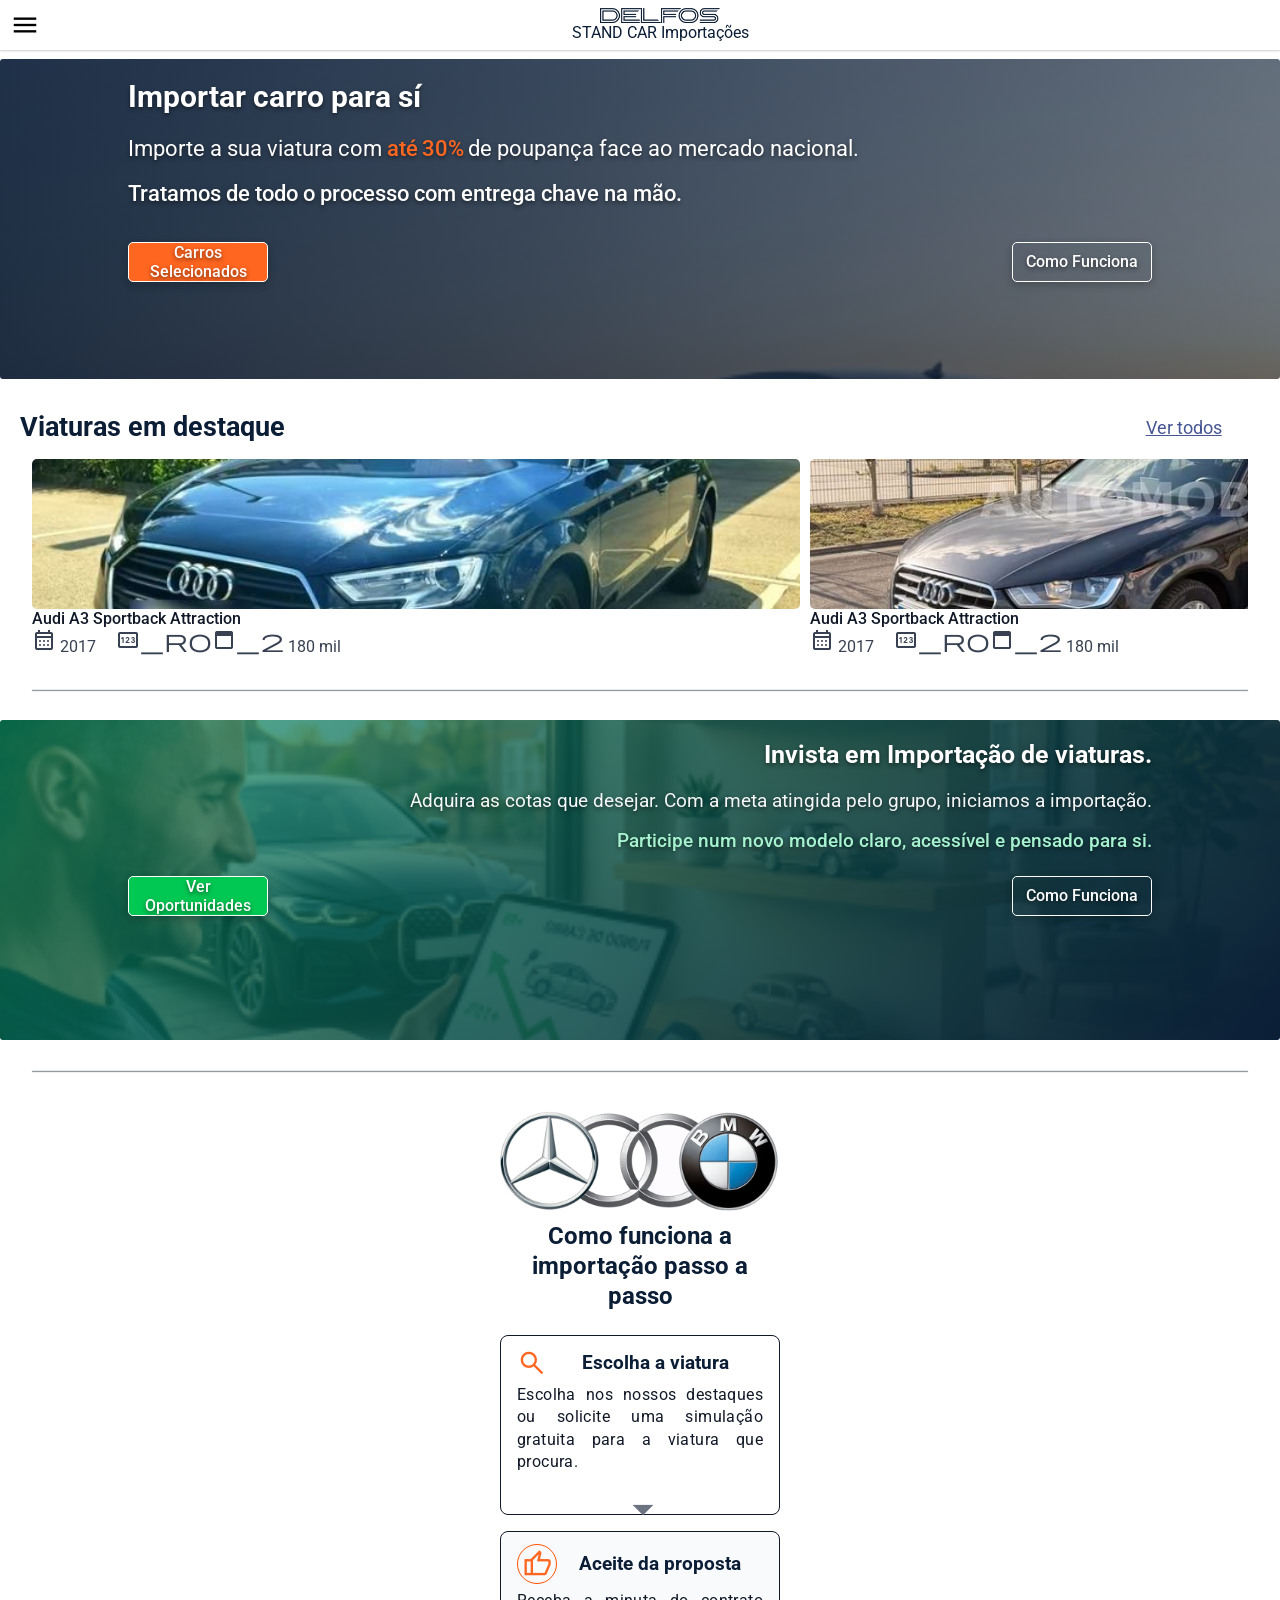
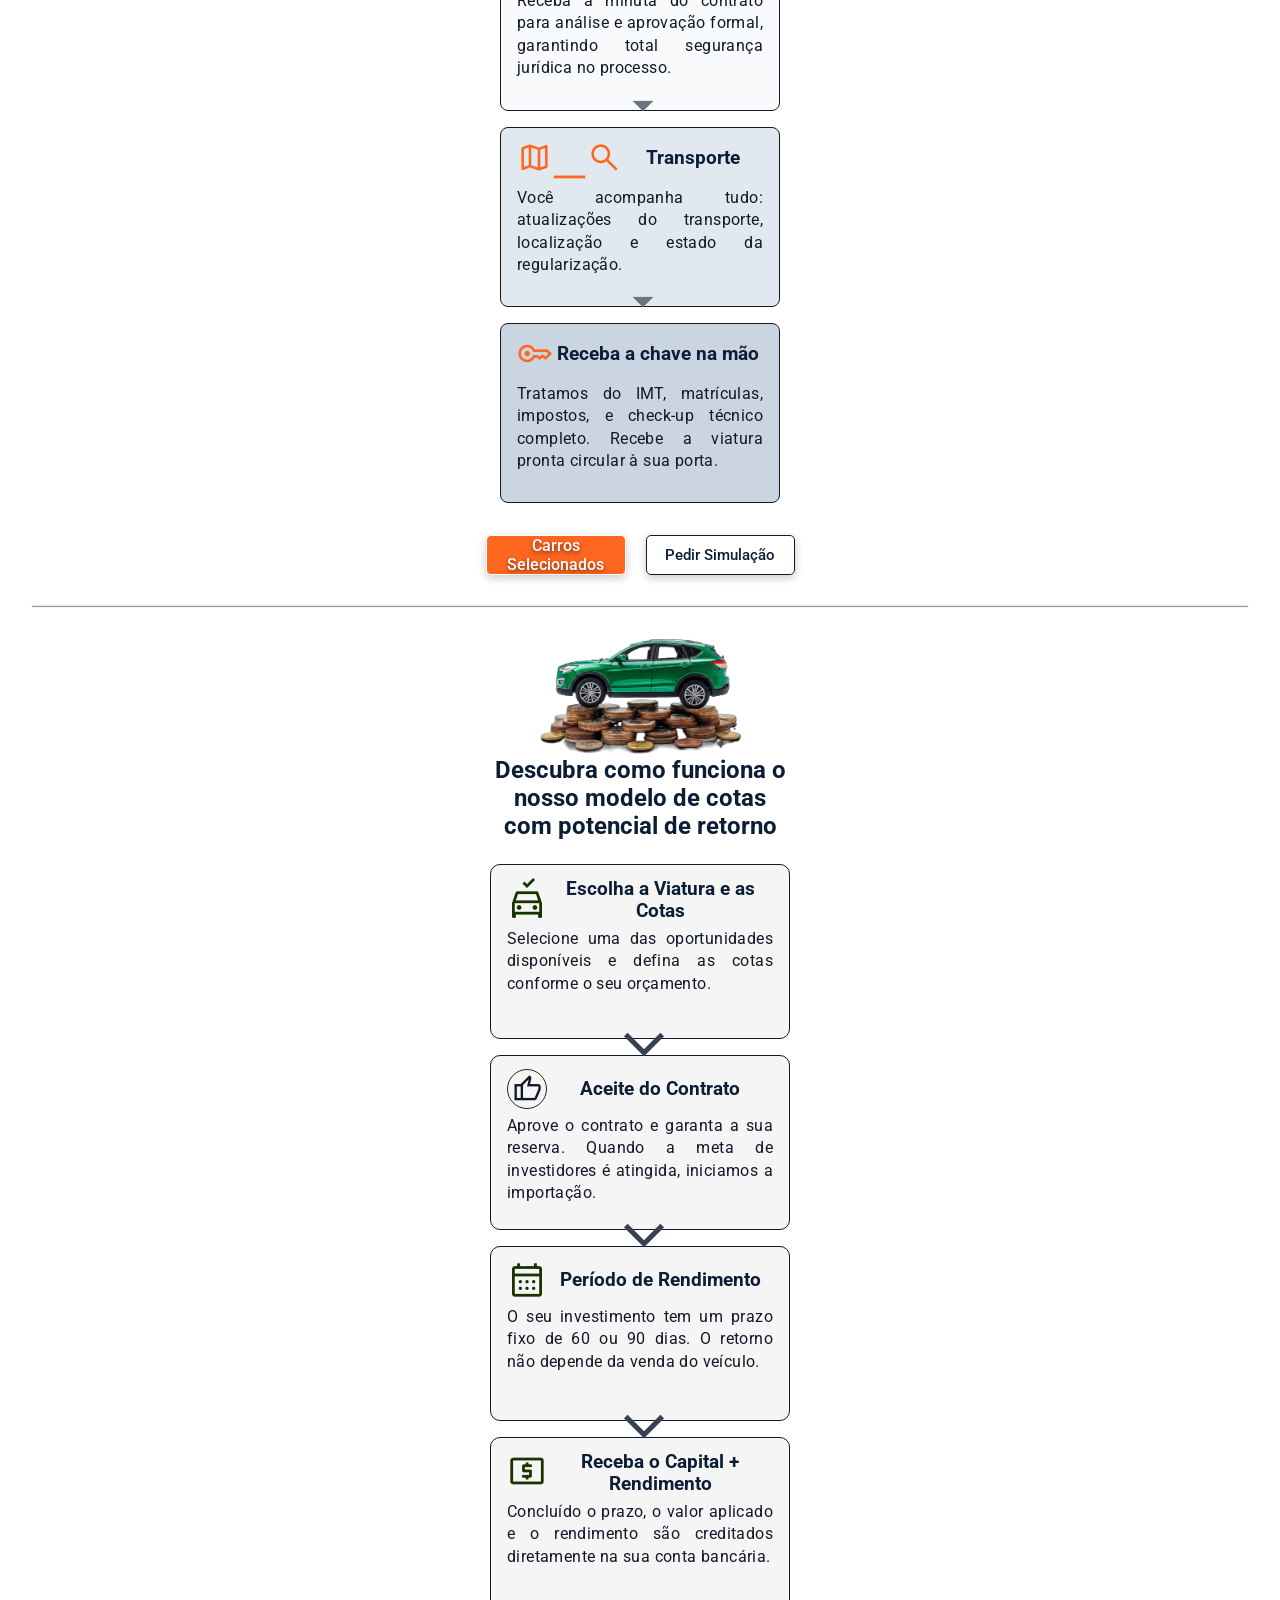
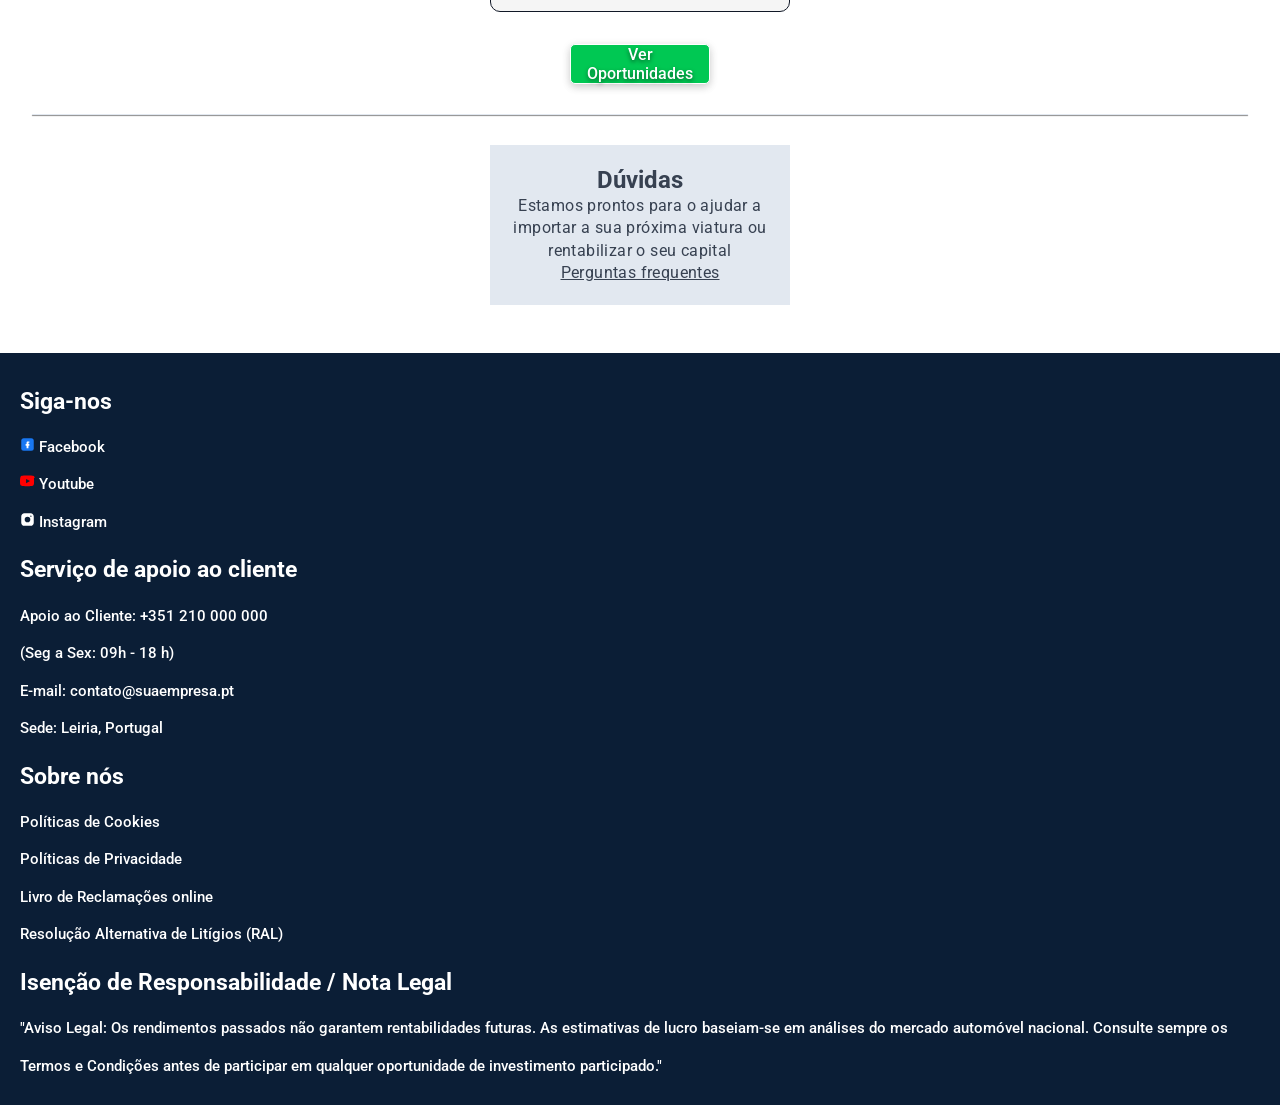
==== commit ce3b43a1: "Melhoria Hero oag Mudança de laoyut" ====
--- a/index.html
+++ b/index.html
@@ -52,8 +52,8 @@
                     <div class="hero__secction  hero__secction--buy">
                         <div class="hero__secction--subdiv article__more--paragrafo">
                             <div>
-                                <p class="section--Company1 herobuy--titulo">Importar carro para sí</p>
-                                <p class="herobuy--texto">Importe o sua viatura com <span class="Hero_textDestaq">até
+                                <p class=" herobuy--titulo">Importar carro para sí</p>
+                                <p class="herobuy--texto">Importe a sua viatura com <span class="Hero_textDestaq">até
                                         30%</span> de poupança face ao
                                     mercado nacional.</p>
                                 <p class="herobuy--apoio">Tratamos de todo o processo com entrega chave na mão.</p>
@@ -68,27 +68,7 @@
                     </div>
                 </article>
 
-                <article>
-                    <div class="hero__secction hero__secction--invest">
-                        <div class="hero__secction--subdiv">
-                            <div>
-                                <h1 class="heroinvest--titulo">Invista de forma simples e transparente.
-                                </h1>
-                                <p class="heroinvest--texto">Adquira as cotas que desejar. Com a meta atingida pelo
-                                    grupo, iniciamos a importação.
-                                </p>
-                                <p class="heroinvest--apoio">
-                                    Participe num novo modelo claro, acessível e pensado para si.</p>
-                            </div>
-                            <div class="Hero__button--default">
-                                <a onclick="typeCustomer(this)" data-customer="InvesCust" href="listcarbuy.html"
-                                    class="button__default button__default--invest ">Ver Oportunidades</a>
-                                <a href="#LineInvest" class="button__default button__default--more ">Como
-                                    Funciona</a>
-                            </div>
-                        </div>
-                    </div>
-                </article>
+
                 <div class="Hero__div--destaq">
                     <h2>Viaturas em destaque</h2>
                     <a onclick="onchoise()">Ver todos</a>
@@ -167,6 +147,28 @@
                 </article>
             </section>
 
+            <div class="line--horiztone" id="LineBuy"></div>
+            <article>
+                <div class="hero__secction hero__secction--invest">
+                    <div class="hero__secction--subdiv">
+                        <div>
+                            <h1 class="heroinvest--titulo">Invista em Importação de viaturas.
+                            </h1>
+                            <p class="heroinvest--texto">Adquira as cotas que desejar. Com a meta atingida pelo
+                                grupo, iniciamos a importação.
+                            </p>
+                            <p class="heroinvest--apoio">
+                                Participe num novo modelo claro, acessível e pensado para si.</p>
+                        </div>
+                        <div class="Hero__button--default">
+                            <a onclick="typeCustomer(this)" data-customer="InvesCust" href="listcarbuy.html"
+                                class="button__default button__default--invest ">Ver Oportunidades</a>
+                            <a href="#LineInvest" class="button__default button__default--more ">Como
+                                Funciona</a>
+                        </div>
+                    </div>
+                </div>
+            </article>
             <div class="line--horiztone" id="LineBuy"></div>
             <section class="secction__moreBuy" id="MoreKnowBuy">
                 <div><img class="secction__more--img" src="imagens/MoreKnowBuy.png" alt=""></div>
--- a/styleCorFonts.css
+++ b/styleCorFonts.css
@@ -99,7 +99,7 @@
 }
 
 .herobuy--titulo {
-    font-size: 25px;
+    font-size: 30px;
     font-weight: 700;
     line-height: 1.22;
     margin-bottom: 16px;
@@ -109,7 +109,7 @@
 }
 
 .herobuy--texto {
-    font-size: 19px;
+    font-size: 22px;
     line-height: 1.5;
     margin-bottom: 12px;
    
@@ -117,11 +117,11 @@
 }
 
 .herobuy--apoio {
-    font-size: 19px;
+    font-size: 22px;
     line-height: 1.5;
     font-weight: 500;
       text-shadow: 0 2px 4px rgba(0, 0, 0, 0.5);
-    margin-bottom: 20px;
+    margin-bottom: 32px;
 }
 
 .heroinvest--titulo{
@@ -150,7 +150,7 @@
 
 .Hero_textDestaq {
     font-weight: 500;
-    font-size: 18px;
+    font-size: 22px;
     letter-spacing: -0.01em;
     color: var(--FocusBuy);
 }
@@ -261,13 +261,15 @@
 .button__default {
     display: flex;
     justify-content: center;
+    padding-left: 3px;
+    padding-right: 3px;
     align-items: center;
-    width: 153px;
+    width: 140px;
     height: 40px;
     border: 1.1px solid var(--EmphasysWhite);
     border-radius: 5px;
     font-weight: 500;
-    font-size: 15px;
+    font-size: 16px;
     text-align: center;
     box-shadow: 0 2px 8px rgba(0, 0, 0, 0.15), 0 4px 8px rgba(0, 0, 0, 0.08);
     text-shadow: 0 2px 4px rgba(0, 0, 0, 0.5);
@@ -306,7 +308,7 @@
 }
 
 .button__default--invest {
-    width: 153px;
+    width: 140px;
     height: 40px;
     border-radius: 5px;
     font-weight: 500;
--- a/styleIndexKnows.css
+++ b/styleIndexKnows.css
@@ -82,6 +82,7 @@
     padding-left: 20px;
     padding-right: 20px;
     font-size: clamp(10px, 4vw, 18px);
+   
 }
 
 .Hero__div--destaq>h2 {
@@ -110,9 +111,9 @@
 }
 
 .hero__secction {
-    width: 98%;
-    min-height: 250px;
-    border-radius: 12px;
+    width: 100%;
+    min-height: 320px;
+    border-radius: 3px;
     margin: 0px auto;
     margin-top: 8px;
 }
@@ -150,6 +151,7 @@
     margin: auto;
     overflow: auto;
     gap: 10px;
+    
 }
 
 
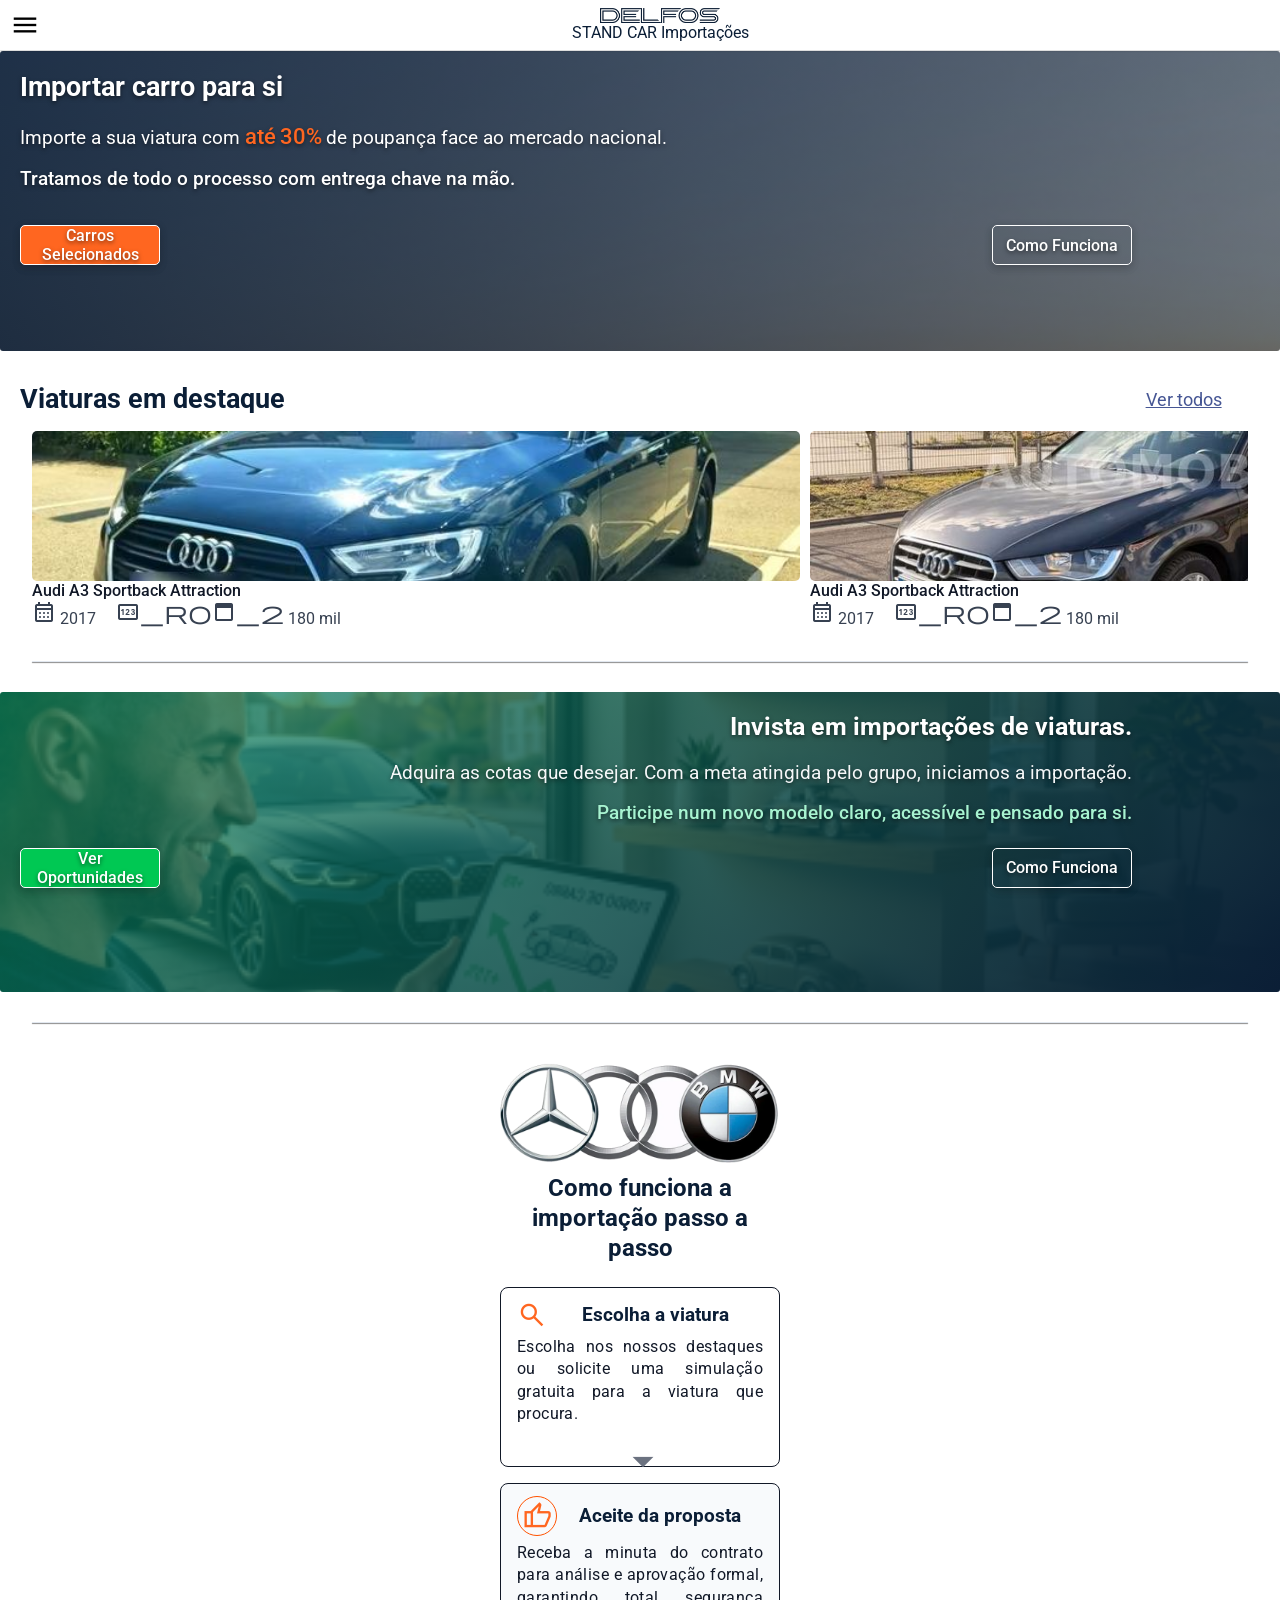
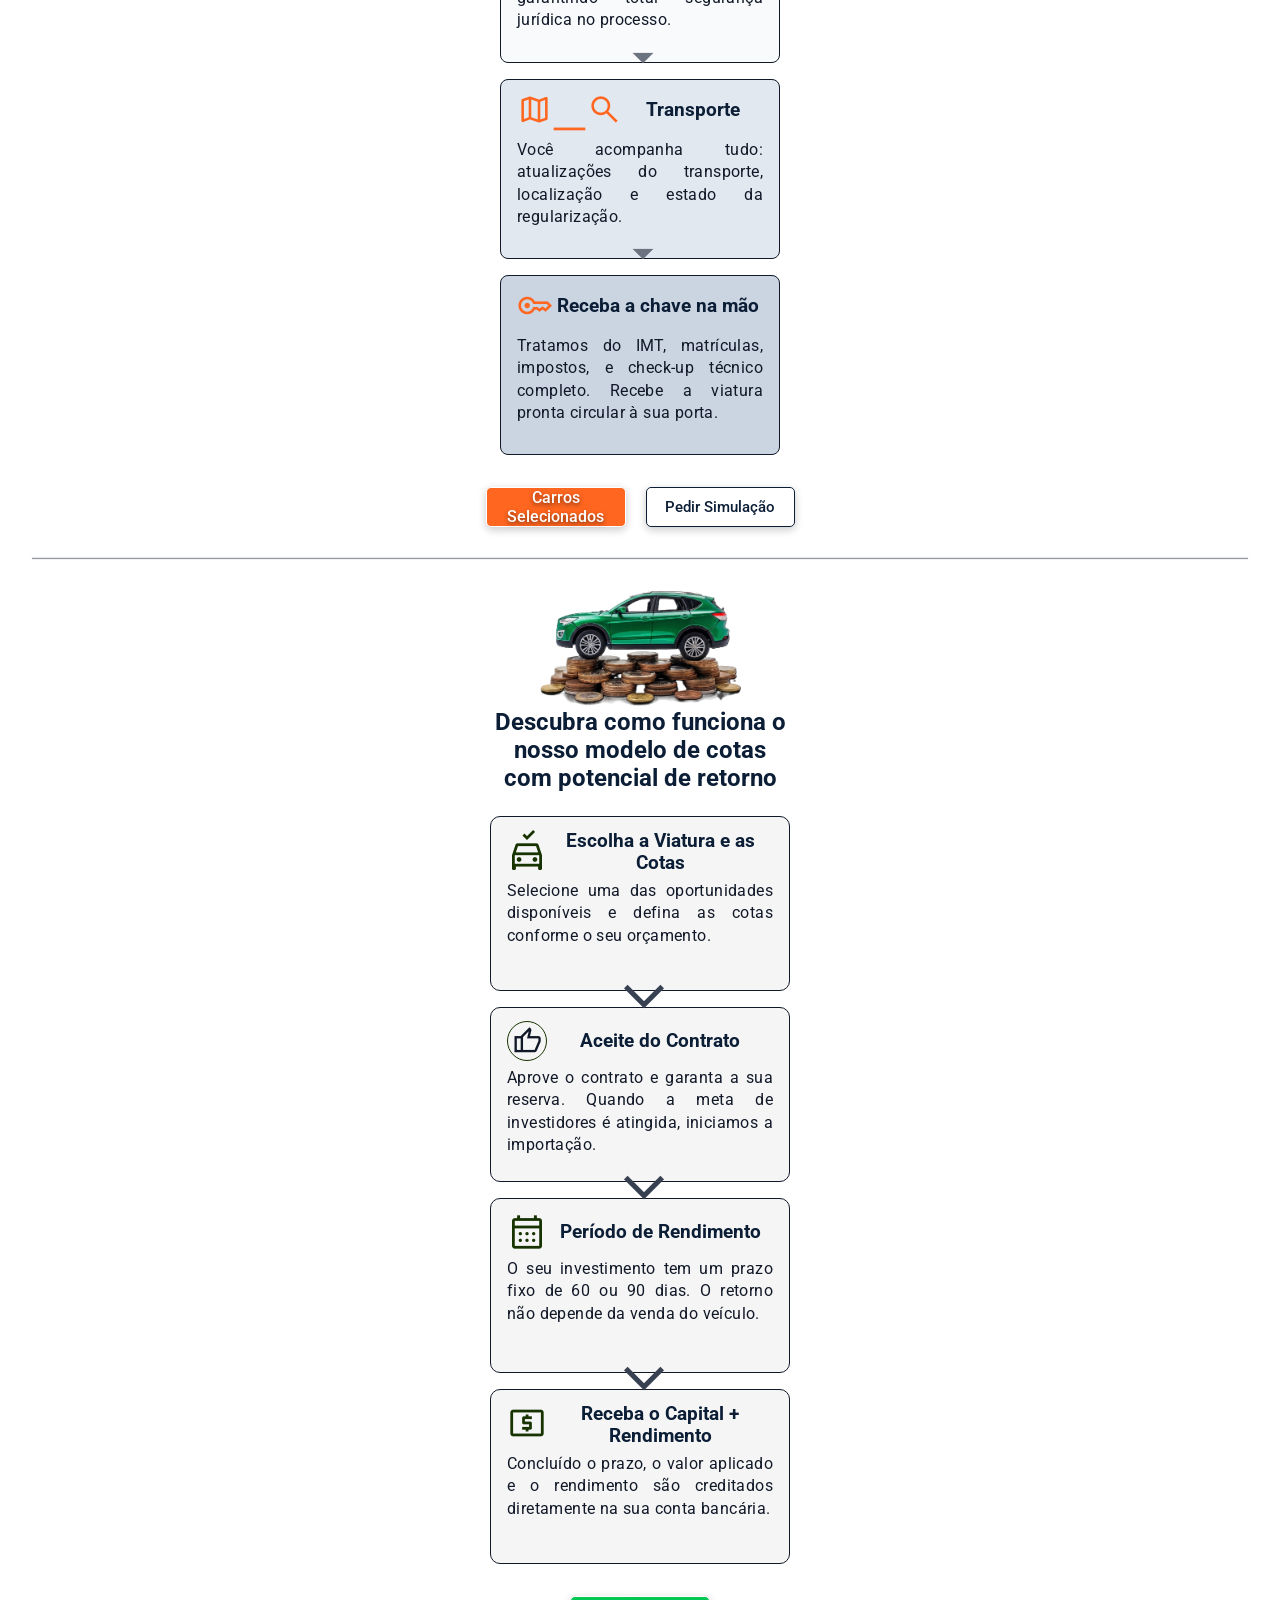
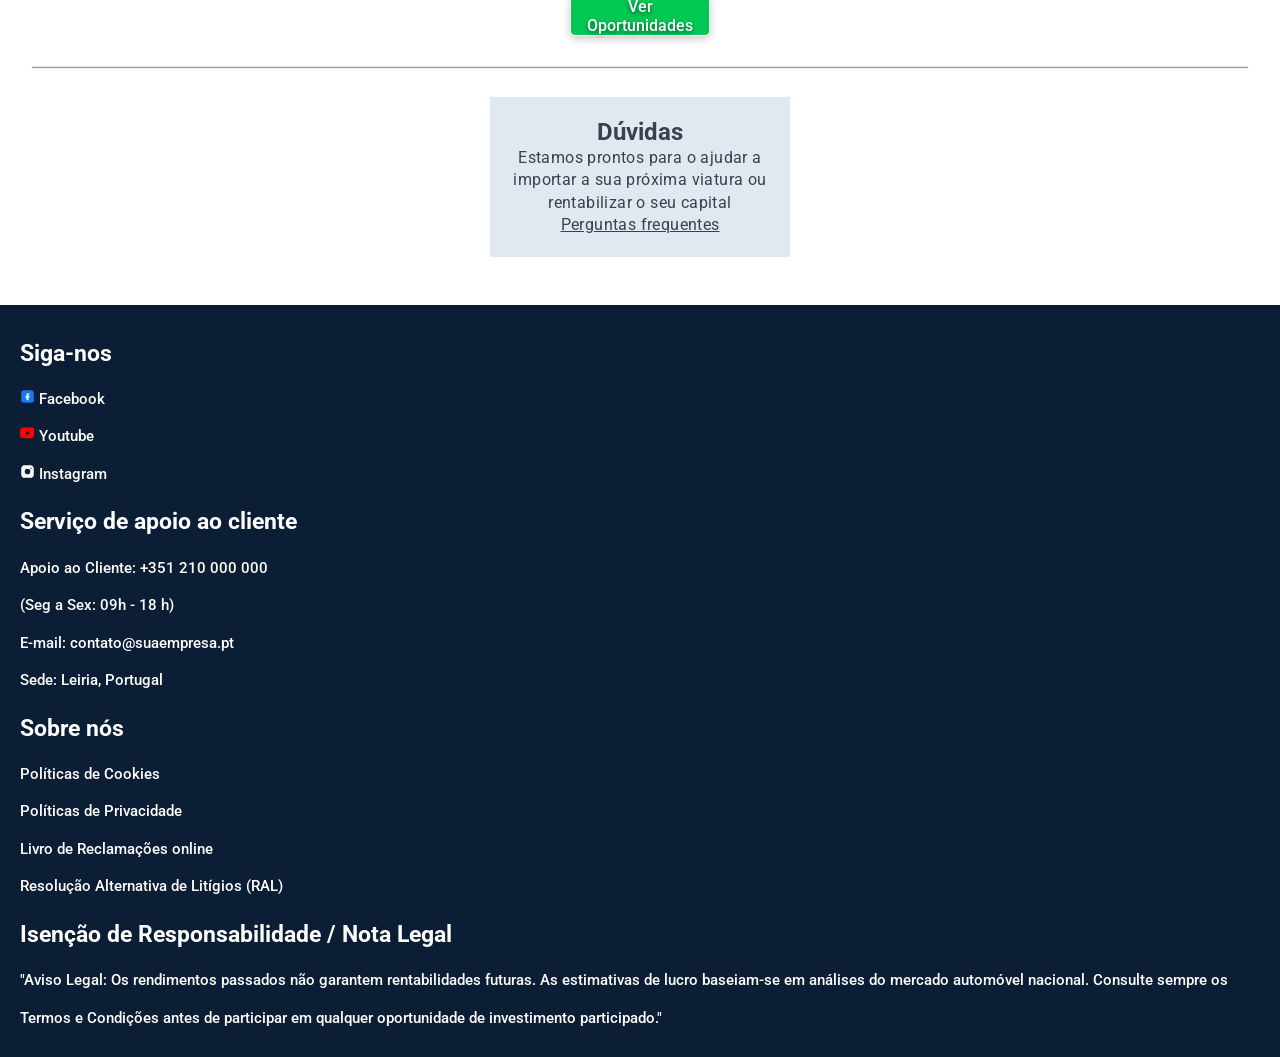
==== commit aafad7cb: "melhoria hero" ====
--- a/index.html
+++ b/index.html
@@ -52,7 +52,7 @@
                     <div class="hero__secction  hero__secction--buy">
                         <div class="hero__secction--subdiv article__more--paragrafo">
                             <div>
-                                <p class=" herobuy--titulo">Importar carro para sí</p>
+                                <p class=" herobuy--titulo">Importar carro para si</p>
                                 <p class="herobuy--texto">Importe a sua viatura com <span class="Hero_textDestaq">até
                                         30%</span> de poupança face ao
                                     mercado nacional.</p>
@@ -152,7 +152,7 @@
                 <div class="hero__secction hero__secction--invest">
                     <div class="hero__secction--subdiv">
                         <div>
-                            <h1 class="heroinvest--titulo">Invista em Importação de viaturas.
+                            <h1 class="heroinvest--titulo">Invista em importações de viaturas.
                             </h1>
                             <p class="heroinvest--texto">Adquira as cotas que desejar. Com a meta atingida pelo
                                 grupo, iniciamos a importação.
--- a/styleCorFonts.css
+++ b/styleCorFonts.css
@@ -99,7 +99,7 @@
 }
 
 .herobuy--titulo {
-    font-size: 30px;
+    font-size: 27px;
     font-weight: 700;
     line-height: 1.22;
     margin-bottom: 16px;
@@ -109,7 +109,7 @@
 }
 
 .herobuy--texto {
-    font-size: 22px;
+    font-size: 19px;
     line-height: 1.5;
     margin-bottom: 12px;
    
@@ -117,7 +117,7 @@
 }
 
 .herobuy--apoio {
-    font-size: 22px;
+    font-size: 19px;
     line-height: 1.5;
     font-weight: 500;
       text-shadow: 0 2px 4px rgba(0, 0, 0, 0.5);
--- a/styleIndexKnows.css
+++ b/styleIndexKnows.css
@@ -112,17 +112,17 @@
 
 .hero__secction {
     width: 100%;
-    min-height: 320px;
+    min-height: 300px;
     border-radius: 3px;
     margin: 0px auto;
-    margin-top: 8px;
+    /* margin-top: 8px; */
 }
 
 .hero__secction--subdiv {
-    width: 80%;
+    width: 90%;
     color: var(--EmphasysWhite);
-    margin: 0 auto;
-    padding-top: 20px;
+    
+    padding: 20px;
 }
 
 .hero__secction--buy {
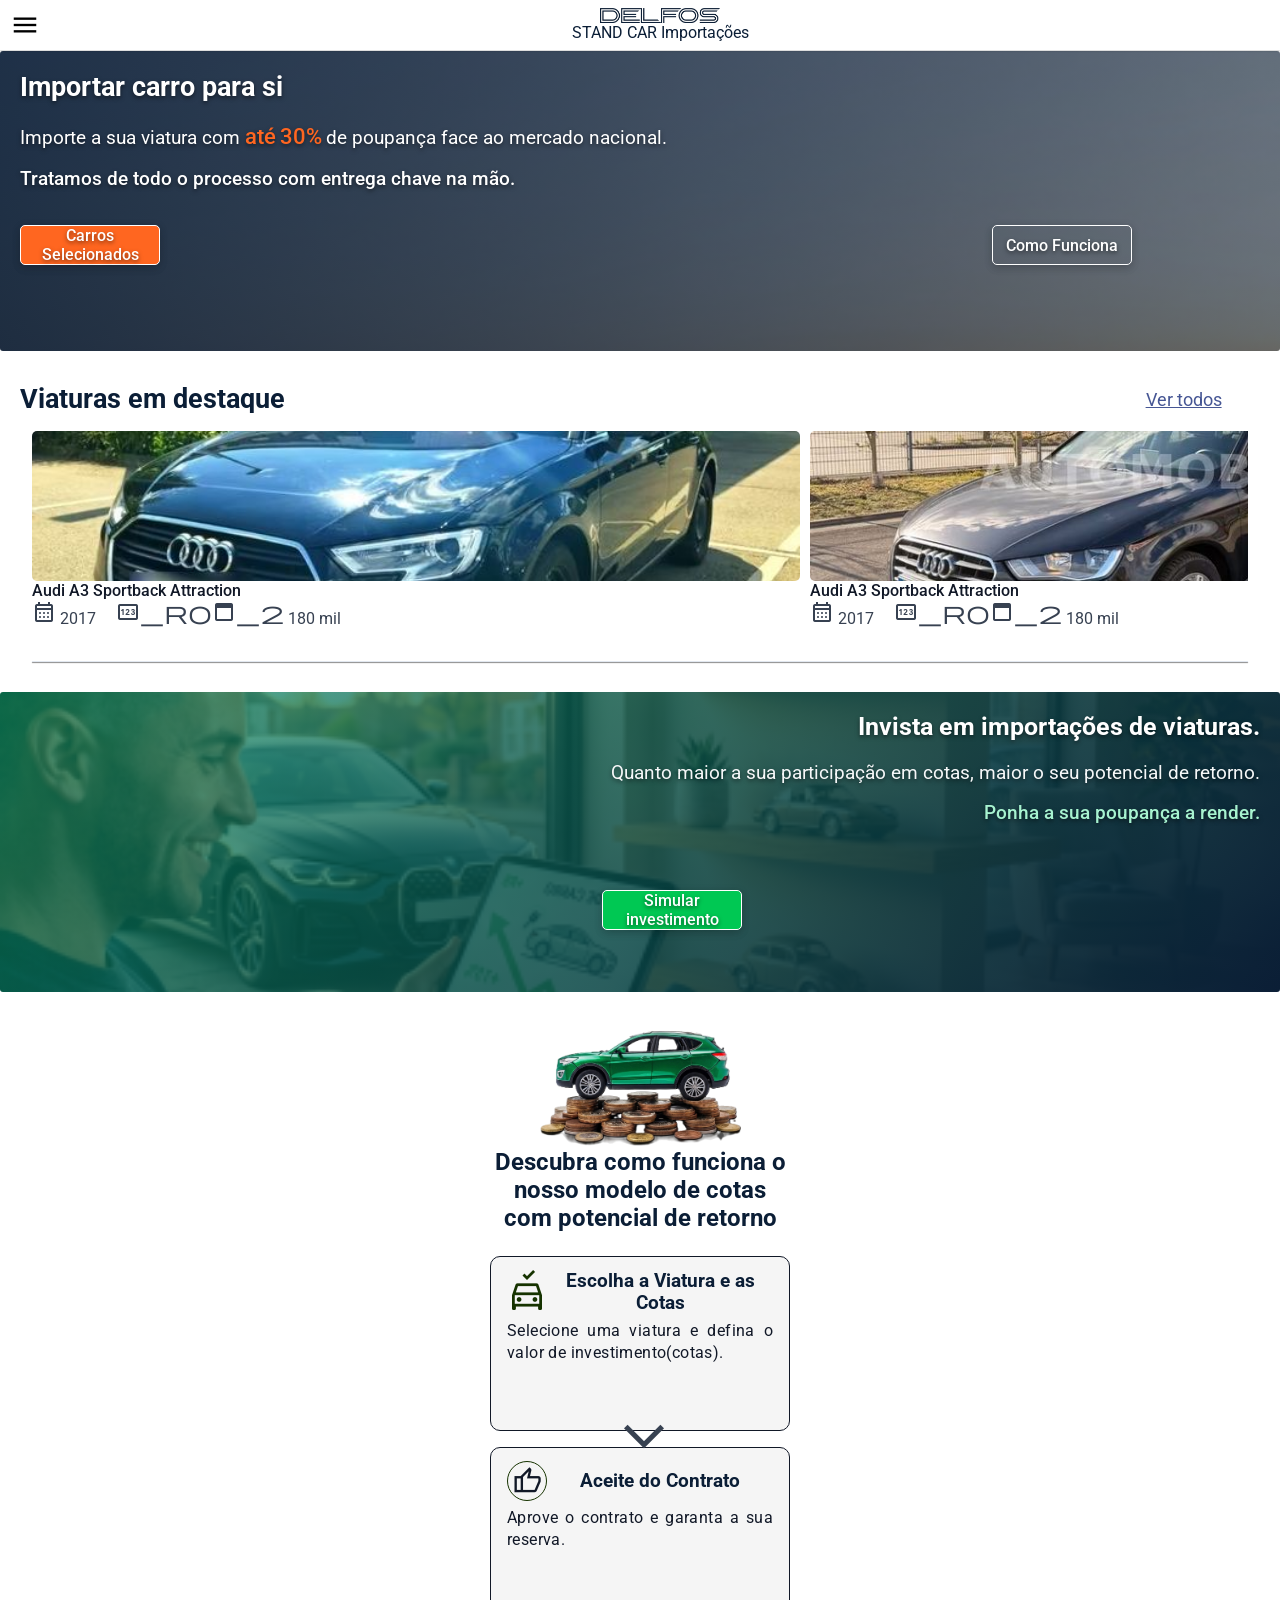
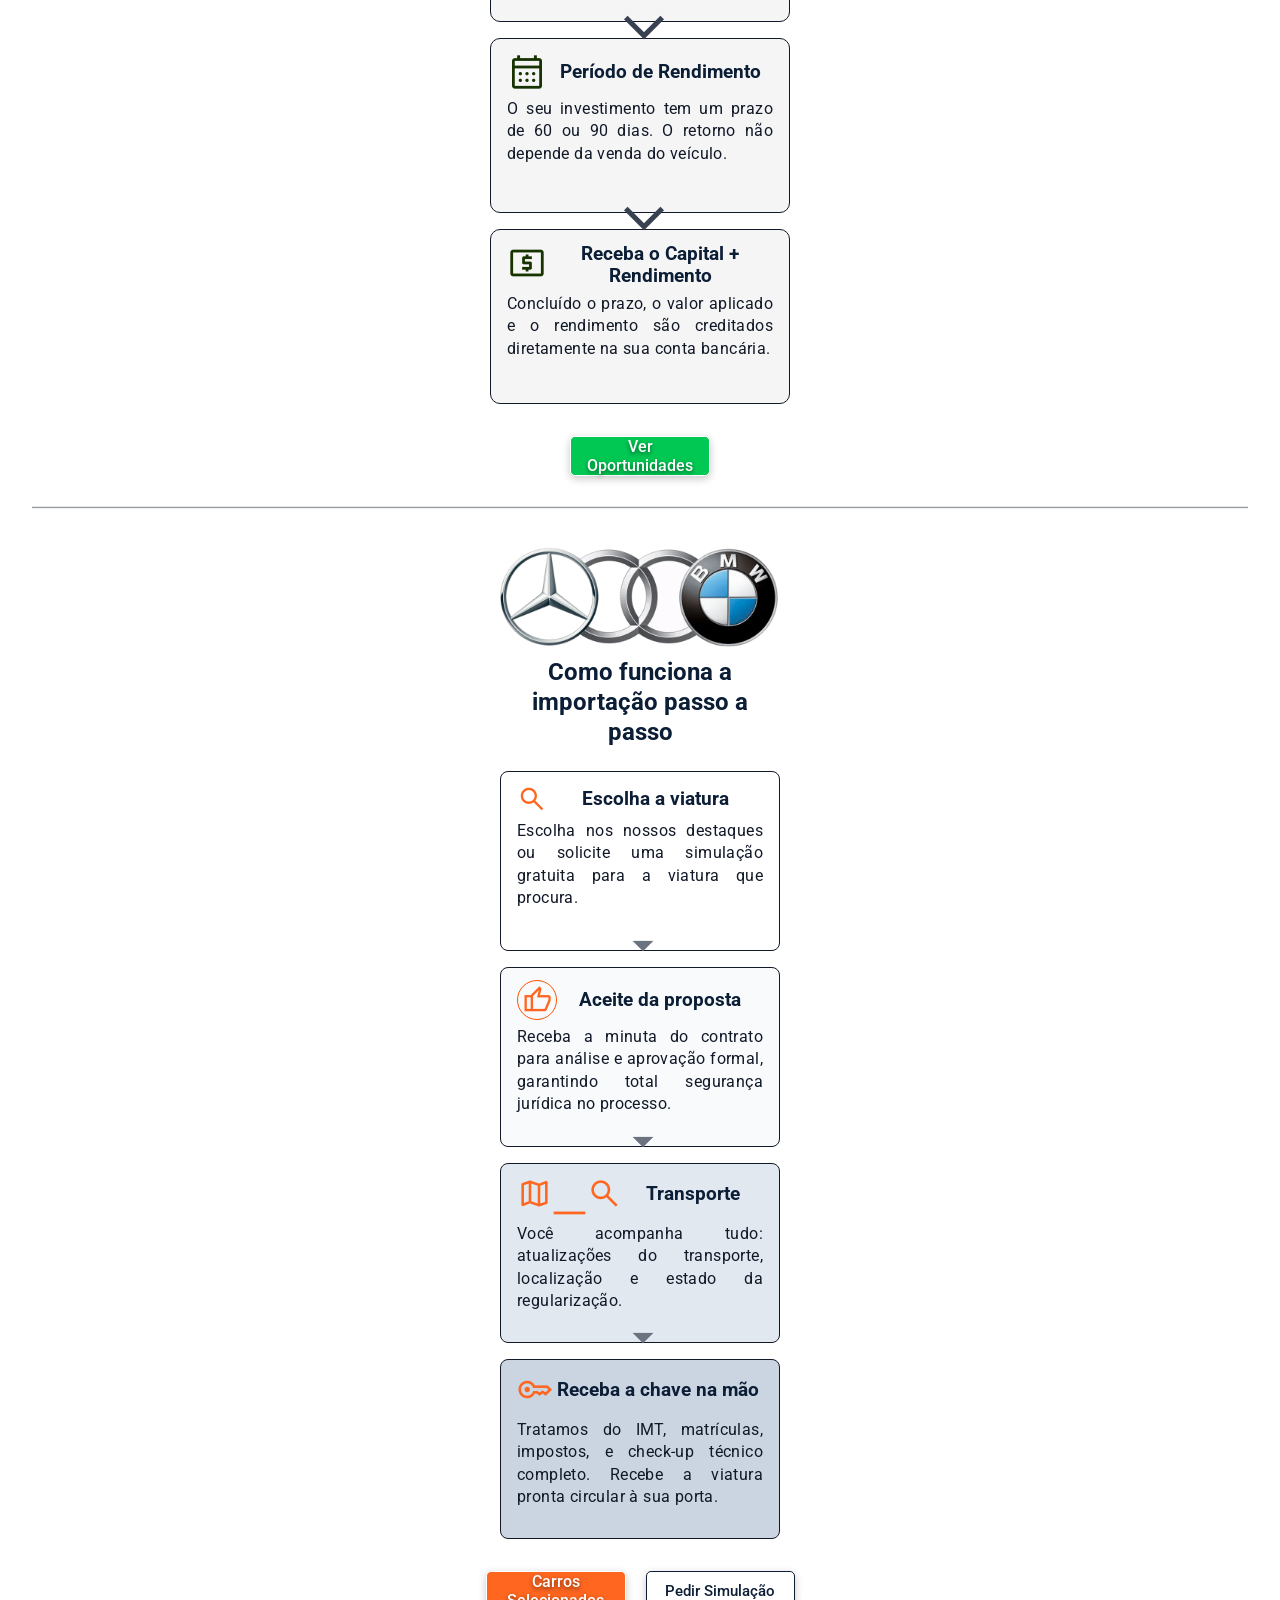
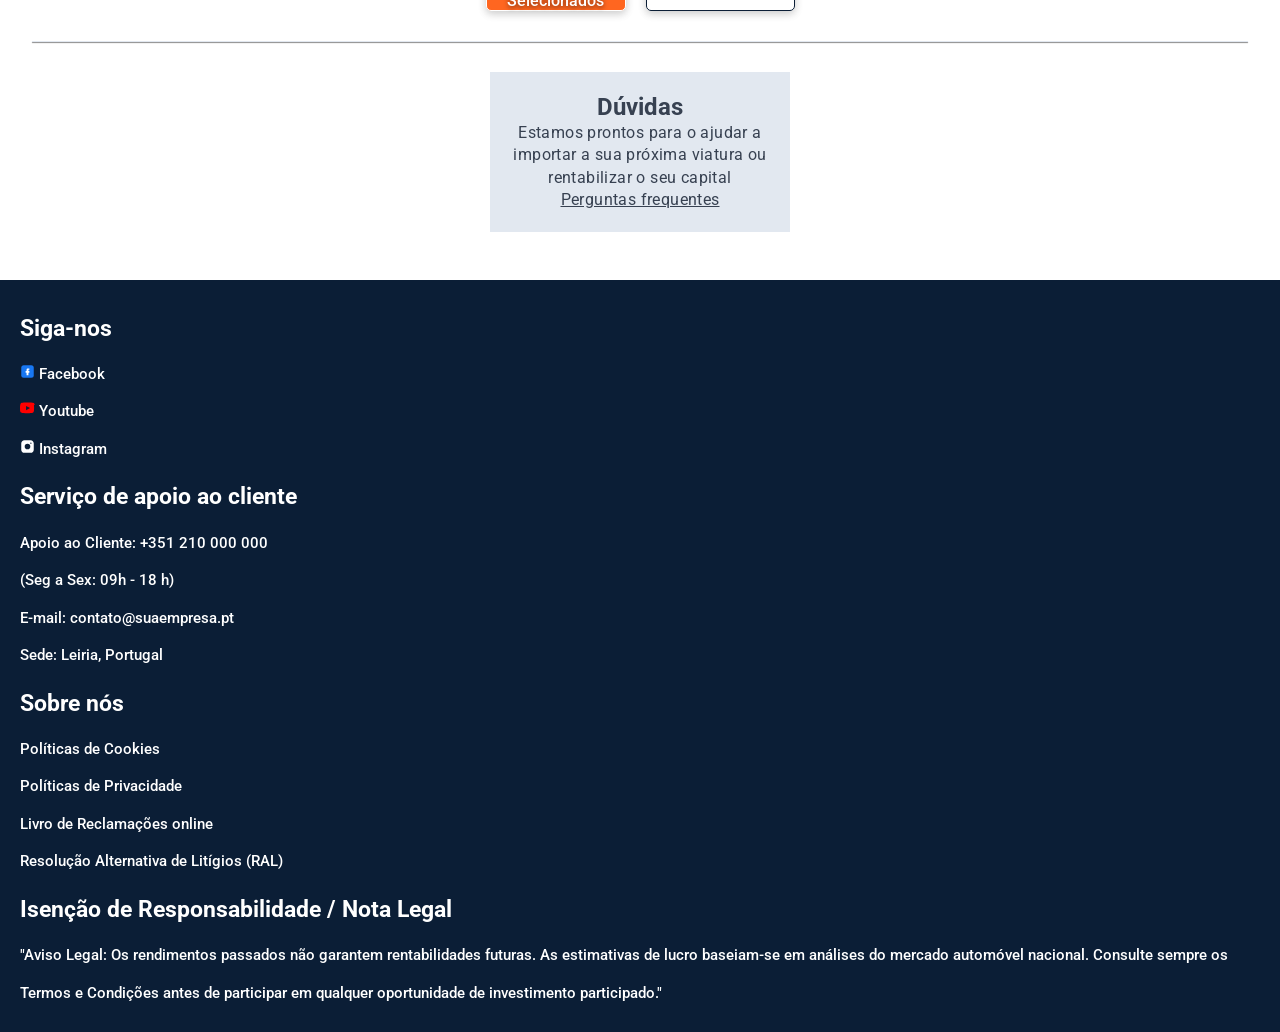
==== commit 0bc51683: "Hero invest" ====
--- a/index.html
+++ b/index.html
@@ -147,28 +147,80 @@
                 </article>
             </section>
 
-            <div class="line--horiztone" id="LineBuy"></div>
+            <div class="line--horiztone" ></div>
             <article>
                 <div class="hero__secction hero__secction--invest">
-                    <div class="hero__secction--subdiv">
+                    <div class="hero__secction--subdiv-invest">
                         <div>
                             <h1 class="heroinvest--titulo">Invista em importações de viaturas.
                             </h1>
-                            <p class="heroinvest--texto">Adquira as cotas que desejar. Com a meta atingida pelo
-                                grupo, iniciamos a importação.
+                            <p class="heroinvest--texto">Quanto maior a sua participação em cotas, maior o seu potencial de retorno.
                             </p>
                             <p class="heroinvest--apoio">
-                                Participe num novo modelo claro, acessível e pensado para si.</p>
+                                Ponha a sua poupança a render.</p>
                         </div>
                         <div class="Hero__button--default">
                             <a onclick="typeCustomer(this)" data-customer="InvesCust" href="listcarbuy.html"
-                                class="button__default button__default--invest ">Ver Oportunidades</a>
-                            <a href="#LineInvest" class="button__default button__default--more ">Como
-                                Funciona</a>
+                                class="button__default button__default--invest ">Simular investimento</a>
+                            <!-- <a href="#LineInvest" class="button__default button__default--more ">Como
+                                Funciona</a> -->
                         </div>
                     </div>
                 </div>
             </article>
+            <section class="secction__moreInvest" id="MoreKnowInvest">
+
+                <div><img class="secction__more--img" src="imagens/MoreKnowInvestBackRev3.png" alt=""></div>
+                <h2>Descubra como funciona o nosso modelo de cotas com potencial de retorno</h2>
+                <div>
+                    <article class="article__moreInvest">
+                        <div>
+                            <span style="font-size: 40px;" class="material-symbols-outlined menu-icon">no_crash</span>
+                            <h3>Escolha a Viatura e as Cotas</h3>
+                        </div>
+                        <div>
+                            <p class="section--Label article__more--paragrafo">Selecione uma viatura e defina o valor de investimento(cotas).</p>
+                        </div>
+                    </article>
+                    <article class="article__moreInvest">
+                        <div>
+                            <div class="article__moreInvest--DivCicle">
+                                <span style="font-size: 30px;"
+                                    class="material-symbols-outlined menu-icon">thumb_up</span>
+                            </div>
+                            <h3>Aceite do Contrato</h3>
+                        </div>
+                        <div class="article__more--paragrafo">
+                            <p class="section--Label">Aprove o contrato e garanta a sua reserva. </p>
+                        </div>
+                    </article>
+                    <article class="article__moreInvest">
+                        <div>
+                            <span style="font-size: 40px;"
+                                class="material-symbols-outlined menu-icon">calendar_month</span>
+                            <h3>Período de Rendimento</h3>
+                        </div>
+                        <div class="article__more--paragrafo">
+                            <p class="section--Label">O seu investimento tem um prazo de 60 ou 90 dias. O retorno
+                                não depende da venda do veículo.</p>
+                        </div>
+                    </article>
+                    <article class="article__moreInvest">
+                        <div>
+                            <span style="font-size: 40px;" class="material-symbols-outlined menu-icon">local_atm</span>
+                            <h3>Receba o Capital + Rendimento</h3>
+                        </div>
+                        <div class="article__more--paragrafo">
+                            <p class="section--Label">Concluído o prazo, o valor aplicado e o rendimento são creditados
+                                diretamente na sua conta bancária.</p>
+                        </div>
+                    </article>
+                </div>
+            </section>
+            <div class="More__button--default">
+                <a onclick="typeCustomer(this)" data-customer="InvesCust" href="listcarbuy.html"
+                    class="button__default button__default--invest">Ver Oportunidades</a>
+            </div>
             <div class="line--horiztone" id="LineBuy"></div>
             <section class="secction__moreBuy" id="MoreKnowBuy">
                 <div><img class="secction__more--img" src="imagens/MoreKnowBuy.png" alt=""></div>
@@ -231,63 +283,8 @@
                     class="button__default button__default--buy ">Carros Selecionados</a>
                 <a href="" class="button__default--ask">Pedir Simulação</a>
             </div>
-            <div class="line--horiztone" id="LineInvest"></div>
-            <section class="secction__moreInvest" id="MoreKnowInvest">
-
-                <div><img class="secction__more--img" src="imagens/MoreKnowInvestBackRev3.png" alt=""></div>
-                <h2>Descubra como funciona o nosso modelo de cotas com potencial de retorno</h2>
-                <div>
-                    <article class="article__moreInvest">
-                        <div>
-                            <span style="font-size: 40px;" class="material-symbols-outlined menu-icon">no_crash</span>
-                            <h3>Escolha a Viatura e as Cotas</h3>
-                        </div>
-                        <div>
-                            <p class="section--Label article__more--paragrafo">Selecione uma das oportunidades
-                                disponíveis e defina as cotas
-                                conforme o seu orçamento.</p>
-                        </div>
-                    </article>
-                    <article class="article__moreInvest">
-                        <div>
-                            <div class="article__moreInvest--DivCicle">
-                                <span style="font-size: 30px;"
-                                    class="material-symbols-outlined menu-icon">thumb_up</span>
-                            </div>
-                            <h3>Aceite do Contrato</h3>
-                        </div>
-                        <div class="article__more--paragrafo">
-                            <p class="section--Label">Aprove o contrato e garanta a sua reserva. Quando a meta de
-                                investidores é atingida, iniciamos a importação.</p>
-                        </div>
-                    </article>
-                    <article class="article__moreInvest">
-                        <div>
-                            <span style="font-size: 40px;"
-                                class="material-symbols-outlined menu-icon">calendar_month</span>
-                            <h3>Período de Rendimento</h3>
-                        </div>
-                        <div class="article__more--paragrafo">
-                            <p class="section--Label">O seu investimento tem um prazo fixo de 60 ou 90 dias. O retorno
-                                não depende da venda do veículo.</p>
-                        </div>
-                    </article>
-                    <article class="article__moreInvest">
-                        <div>
-                            <span style="font-size: 40px;" class="material-symbols-outlined menu-icon">local_atm</span>
-                            <h3>Receba o Capital + Rendimento</h3>
-                        </div>
-                        <div class="article__more--paragrafo">
-                            <p class="section--Label">Concluído o prazo, o valor aplicado e o rendimento são creditados
-                                diretamente na sua conta bancária.</p>
-                        </div>
-                    </article>
-                </div>
-            </section>
-            <div class="More__button--default">
-                <a onclick="typeCustomer(this)" data-customer="InvesCust" href="listcarbuy.html"
-                    class="button__default button__default--invest">Ver Oportunidades</a>
-            </div>
+            
+            
             <div class="line--horiztone"></div>
             <section>
                 <div class="secction__socialvalid--ask">
--- a/styleIndexKnows.css
+++ b/styleIndexKnows.css
@@ -121,8 +121,14 @@
 .hero__secction--subdiv {
     width: 90%;
     color: var(--EmphasysWhite);
-    
     padding: 20px;
+}
+.hero__secction--subdiv-invest {
+    display: grid;
+    width: 95%;
+    color: var(--EmphasysWhite);
+    padding: 20px;
+  
 }
 
 .hero__secction--buy {
@@ -140,7 +146,8 @@
     background-repeat: no-repeat;
     background-position: center;
     text-align: right;
-
+    display: grid;
+    justify-items: end;
 }
 
 /* Secão carrocel */
@@ -257,7 +264,7 @@
     width: 300px;
     margin: 0 auto;
     color: var(--PrimaryCompany2);
-
+    margin-top: 36px;
 }
 
 .article__moreInvest {
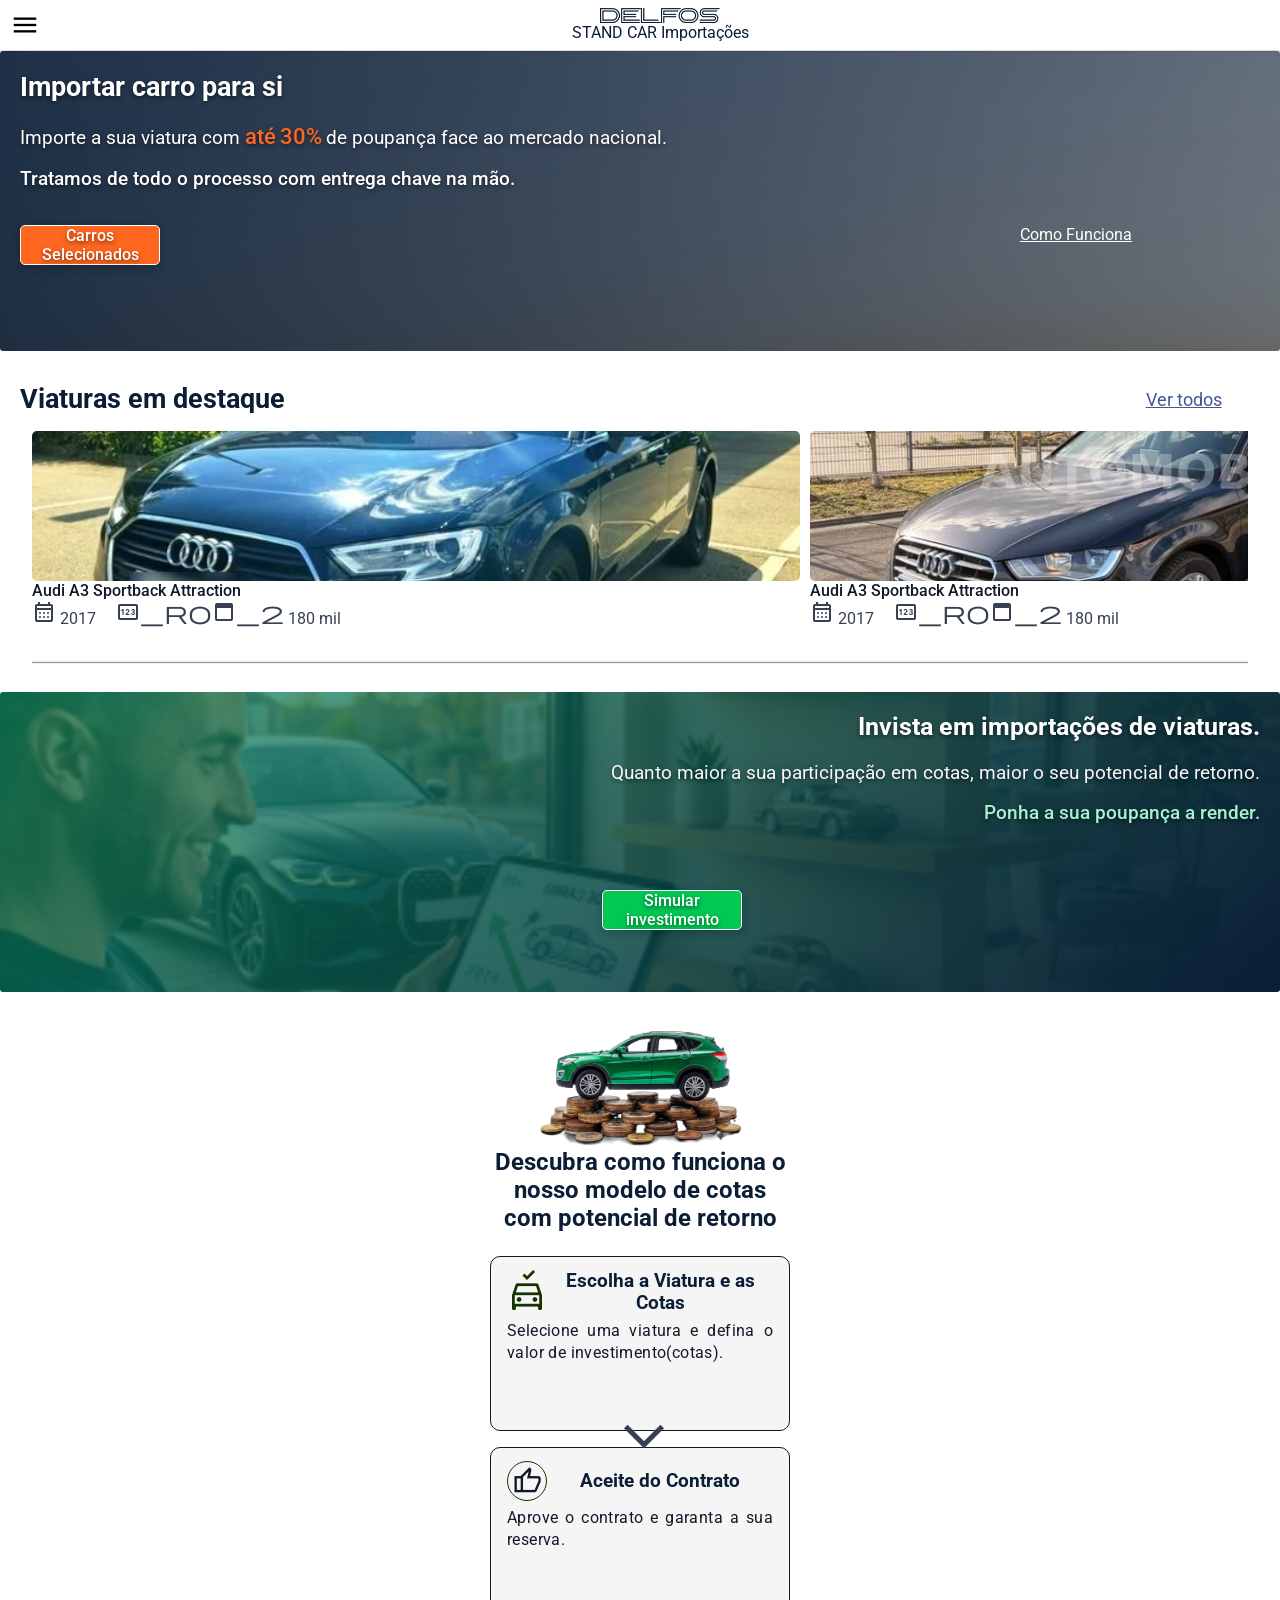
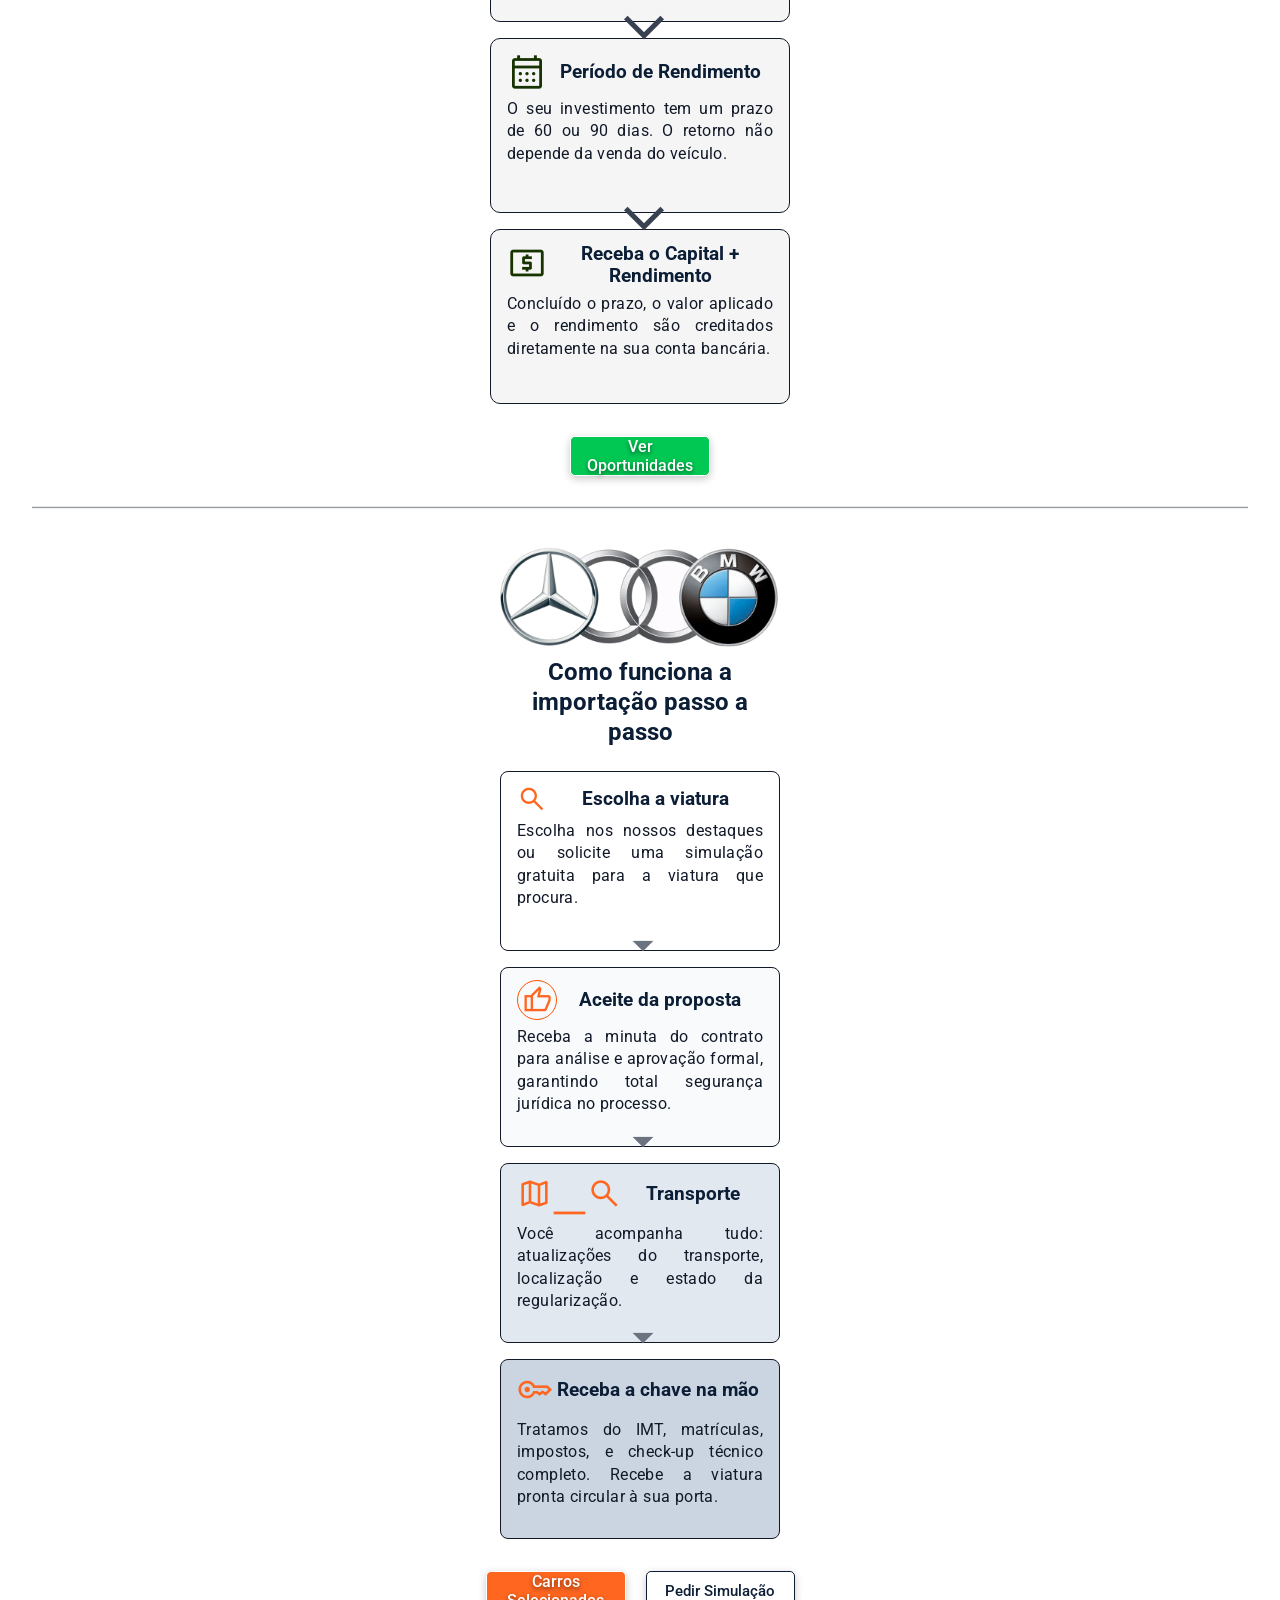
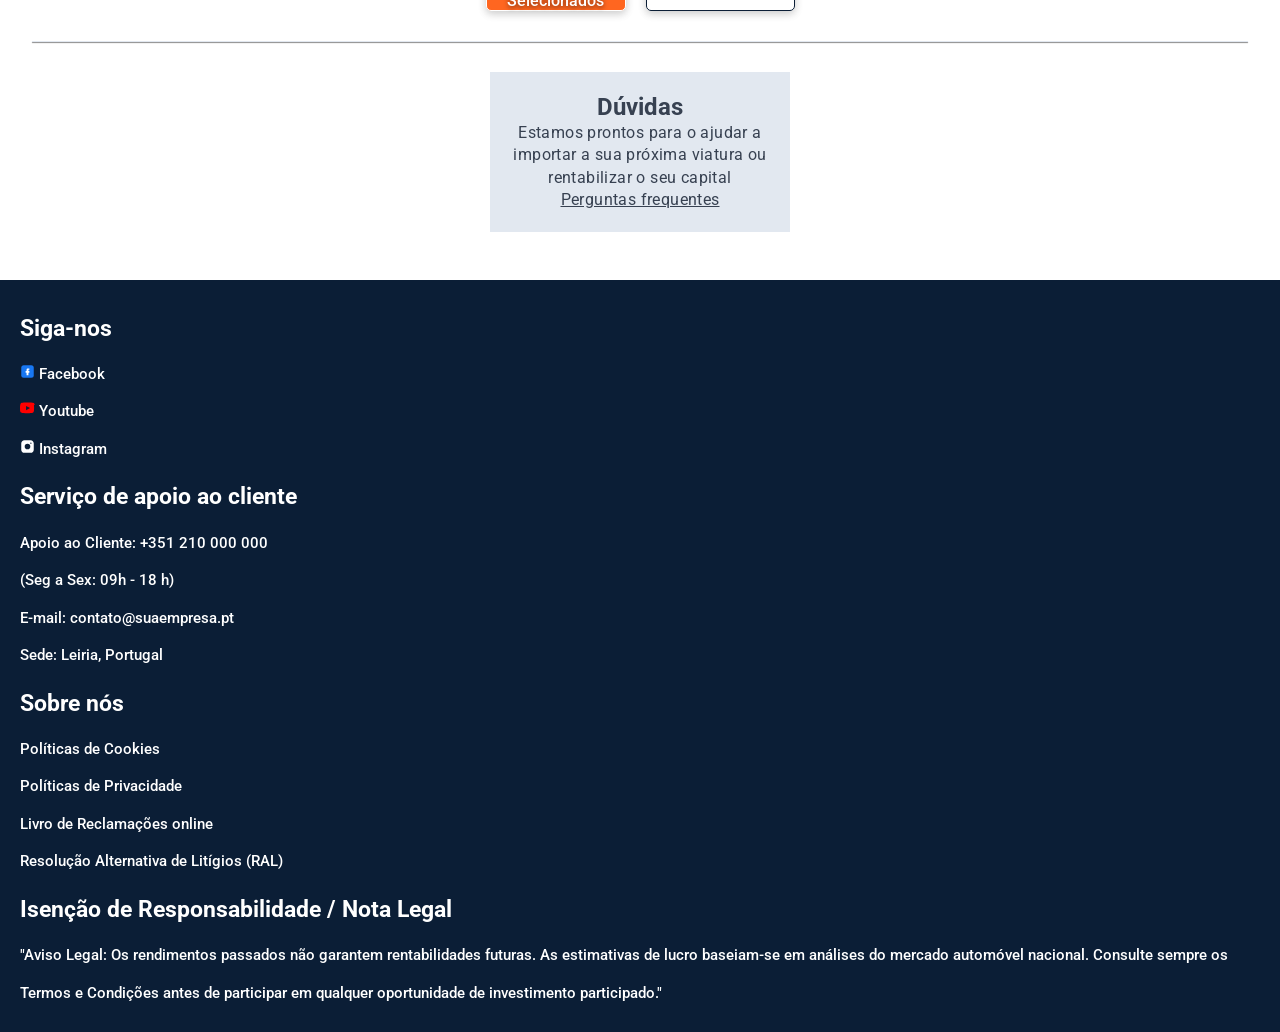
==== commit c850fc45: "melhoria hero, buy <a>" ====
--- a/index.html
+++ b/index.html
@@ -61,7 +61,7 @@
                             <div class="Hero__button--default">
                                 <a onclick="typeCustomer(this)" data-customer="buyCust" href="listcarbuy.html"
                                     class="button__default button__default--buy ">Carros Selecionados</a>
-                                <a href="#LineBuy" class="button__default button__default--more ">Como
+                                <a style="text-decoration: underline; " href="#LineBuy" class="button__default--more ">Como
                                     Funciona</a>
                             </div>
                         </div>
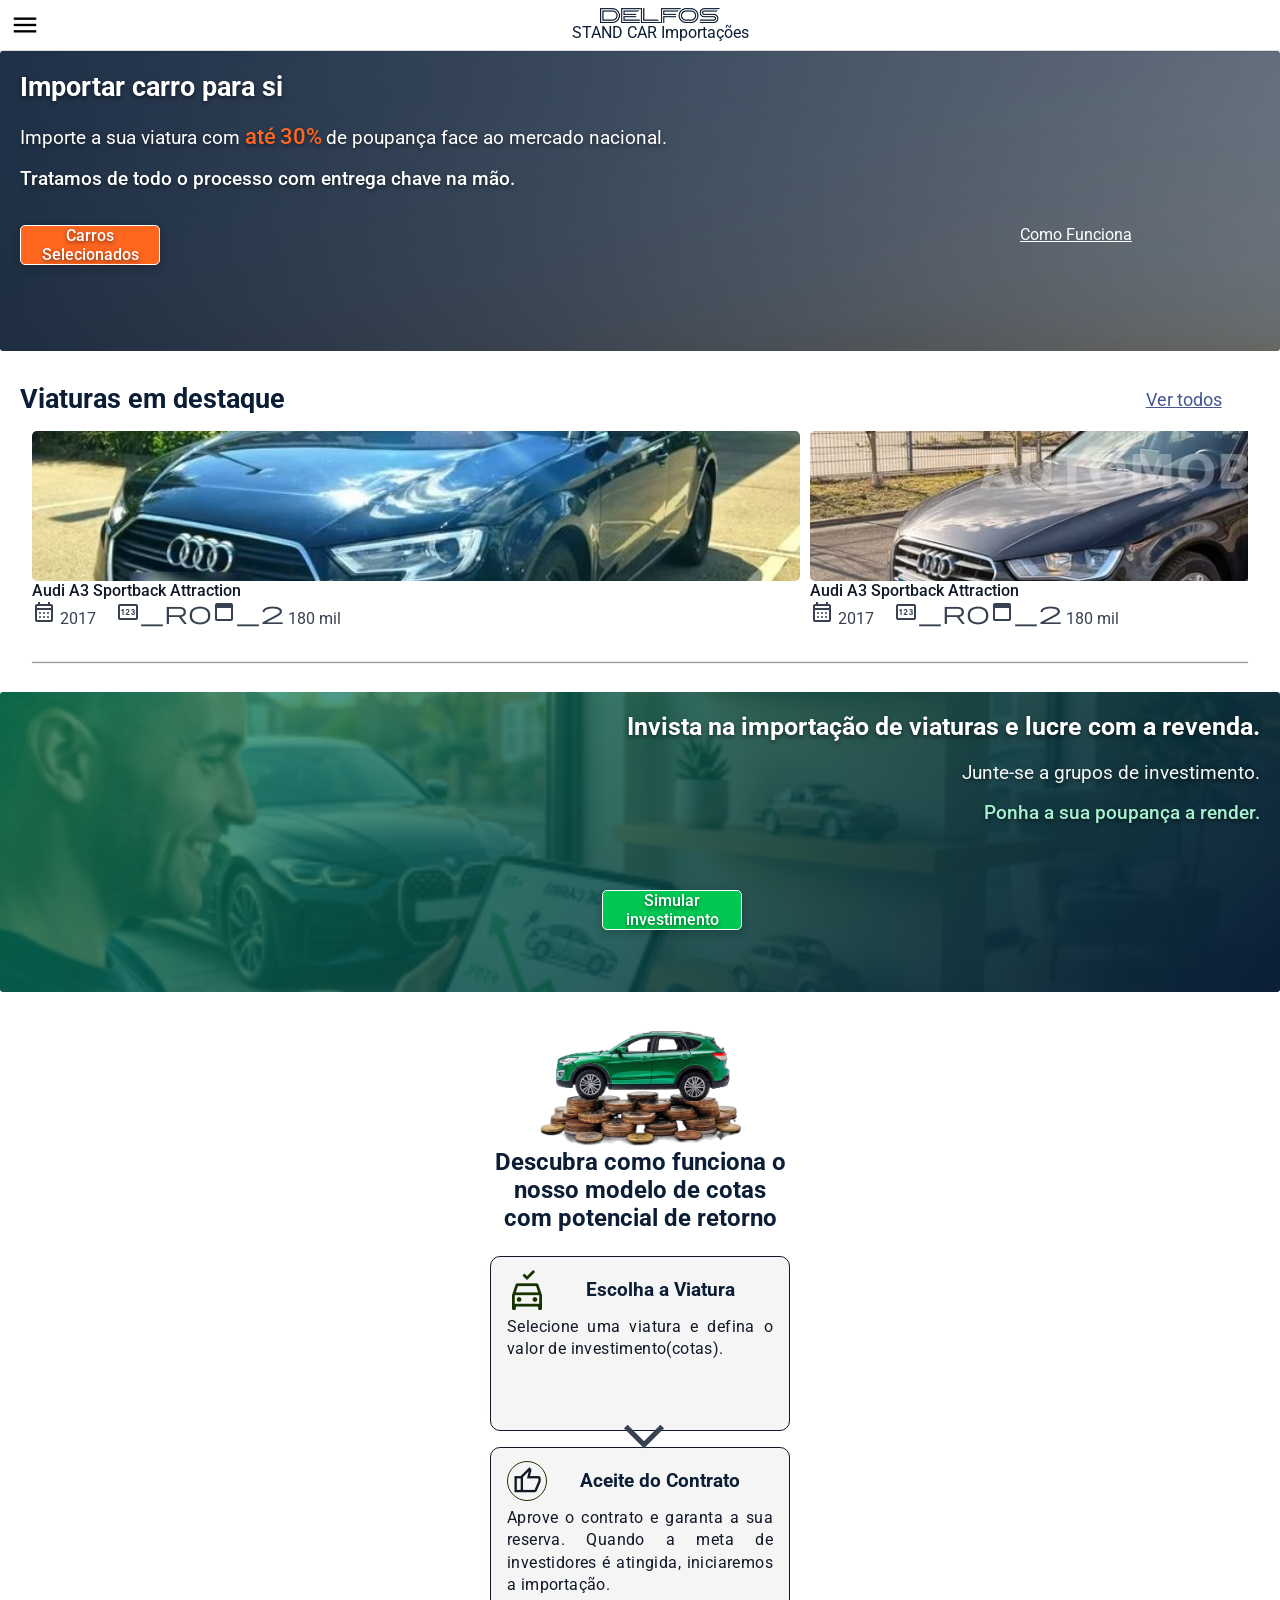
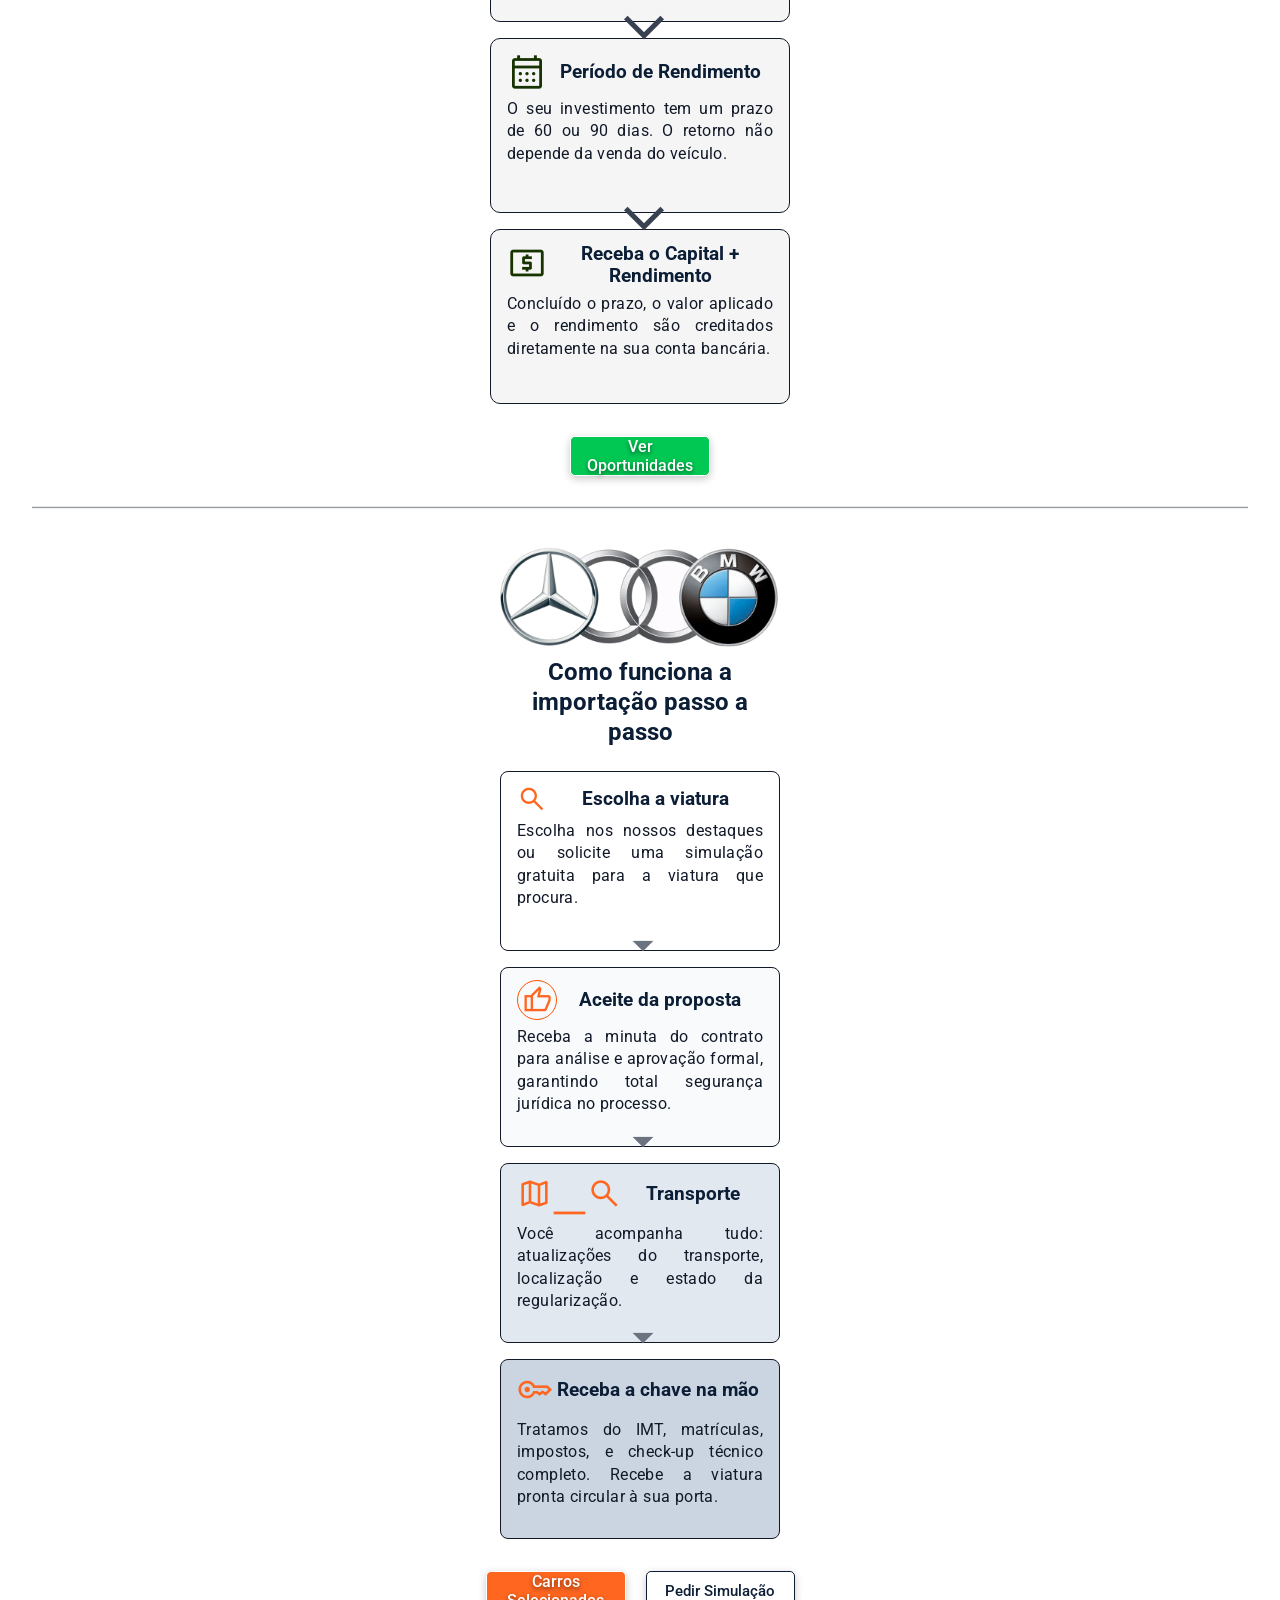
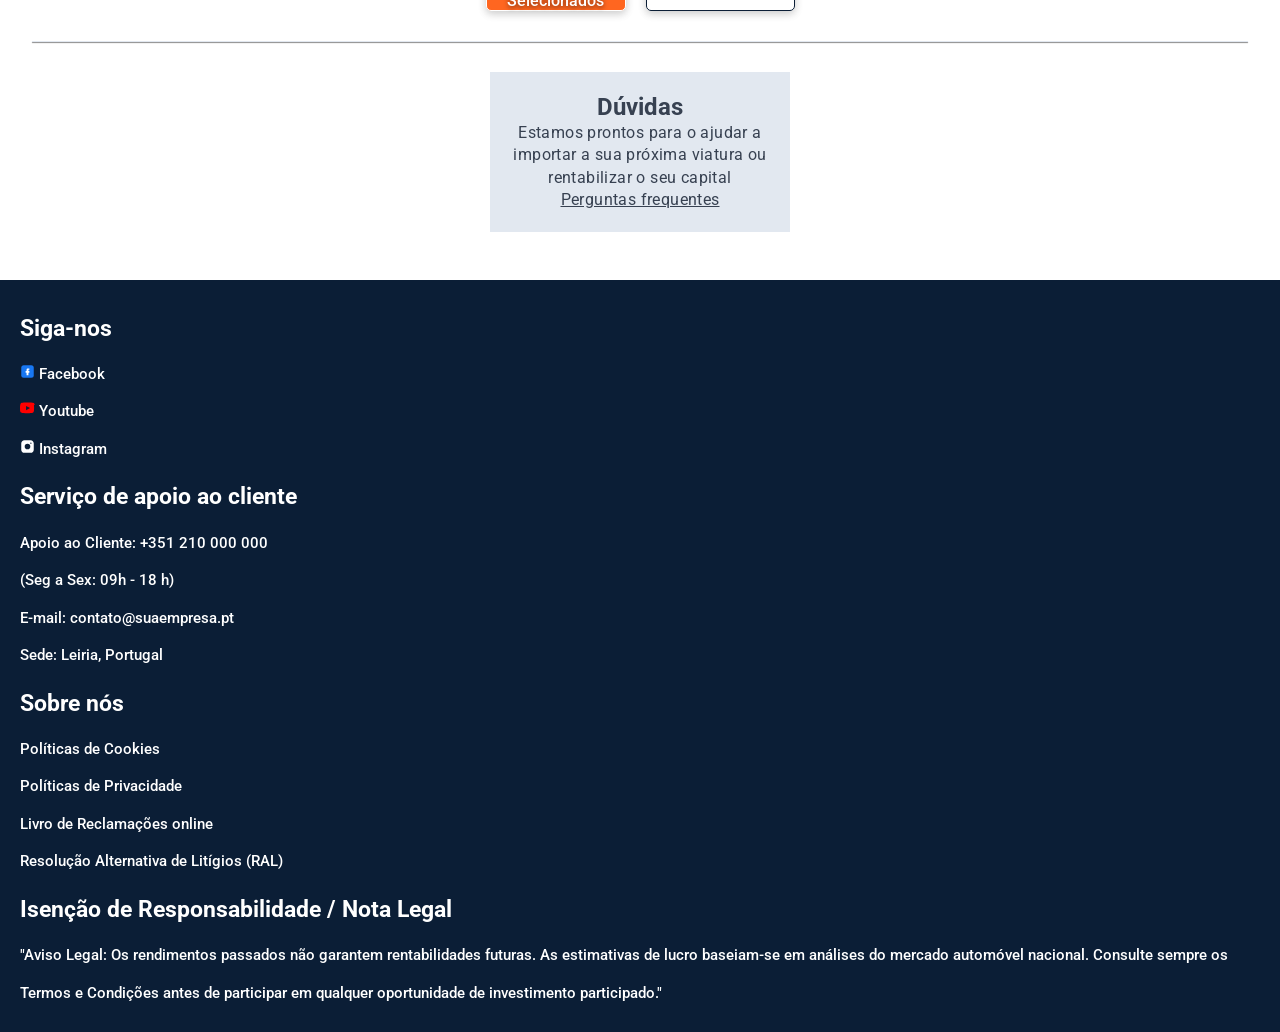
==== commit 84f107c8: "new hero invest" ====
--- a/index.html
+++ b/index.html
@@ -152,9 +152,9 @@
                 <div class="hero__secction hero__secction--invest">
                     <div class="hero__secction--subdiv-invest">
                         <div>
-                            <h1 class="heroinvest--titulo">Invista em importações de viaturas.
+                            <h1 class="heroinvest--titulo">Invista na importação de viaturas e lucre com a revenda.
                             </h1>
-                            <p class="heroinvest--texto">Quanto maior a sua participação em cotas, maior o seu potencial de retorno.
+                            <p class="heroinvest--texto">Junte-se a grupos de investimento.
                             </p>
                             <p class="heroinvest--apoio">
                                 Ponha a sua poupança a render.</p>
@@ -176,7 +176,7 @@
                     <article class="article__moreInvest">
                         <div>
                             <span style="font-size: 40px;" class="material-symbols-outlined menu-icon">no_crash</span>
-                            <h3>Escolha a Viatura e as Cotas</h3>
+                            <h3>Escolha a Viatura</h3>
                         </div>
                         <div>
                             <p class="section--Label article__more--paragrafo">Selecione uma viatura e defina o valor de investimento(cotas).</p>
@@ -191,7 +191,7 @@
                             <h3>Aceite do Contrato</h3>
                         </div>
                         <div class="article__more--paragrafo">
-                            <p class="section--Label">Aprove o contrato e garanta a sua reserva. </p>
+                            <p class="section--Label">Aprove o contrato e garanta a sua reserva. Quando a meta de investidores é atingida, iniciaremos a importação. </p>
                         </div>
                     </article>
                     <article class="article__moreInvest">
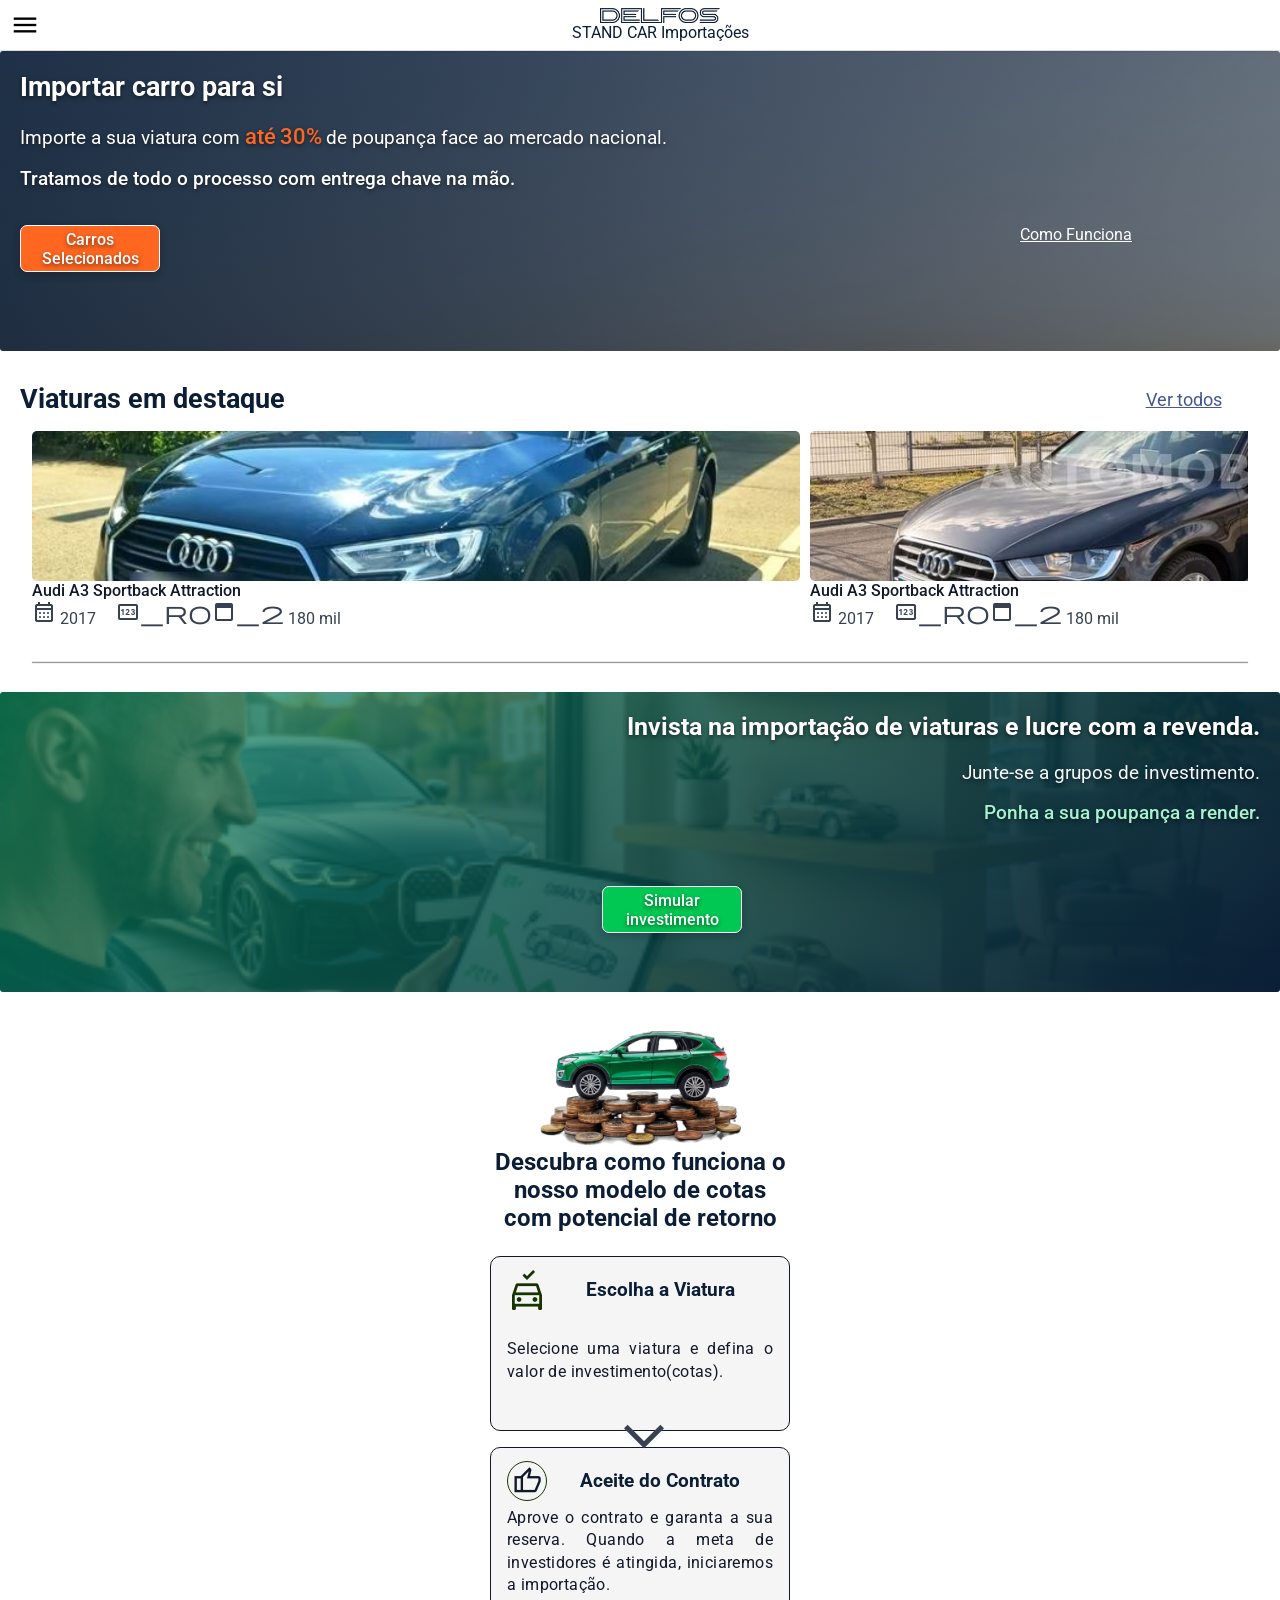
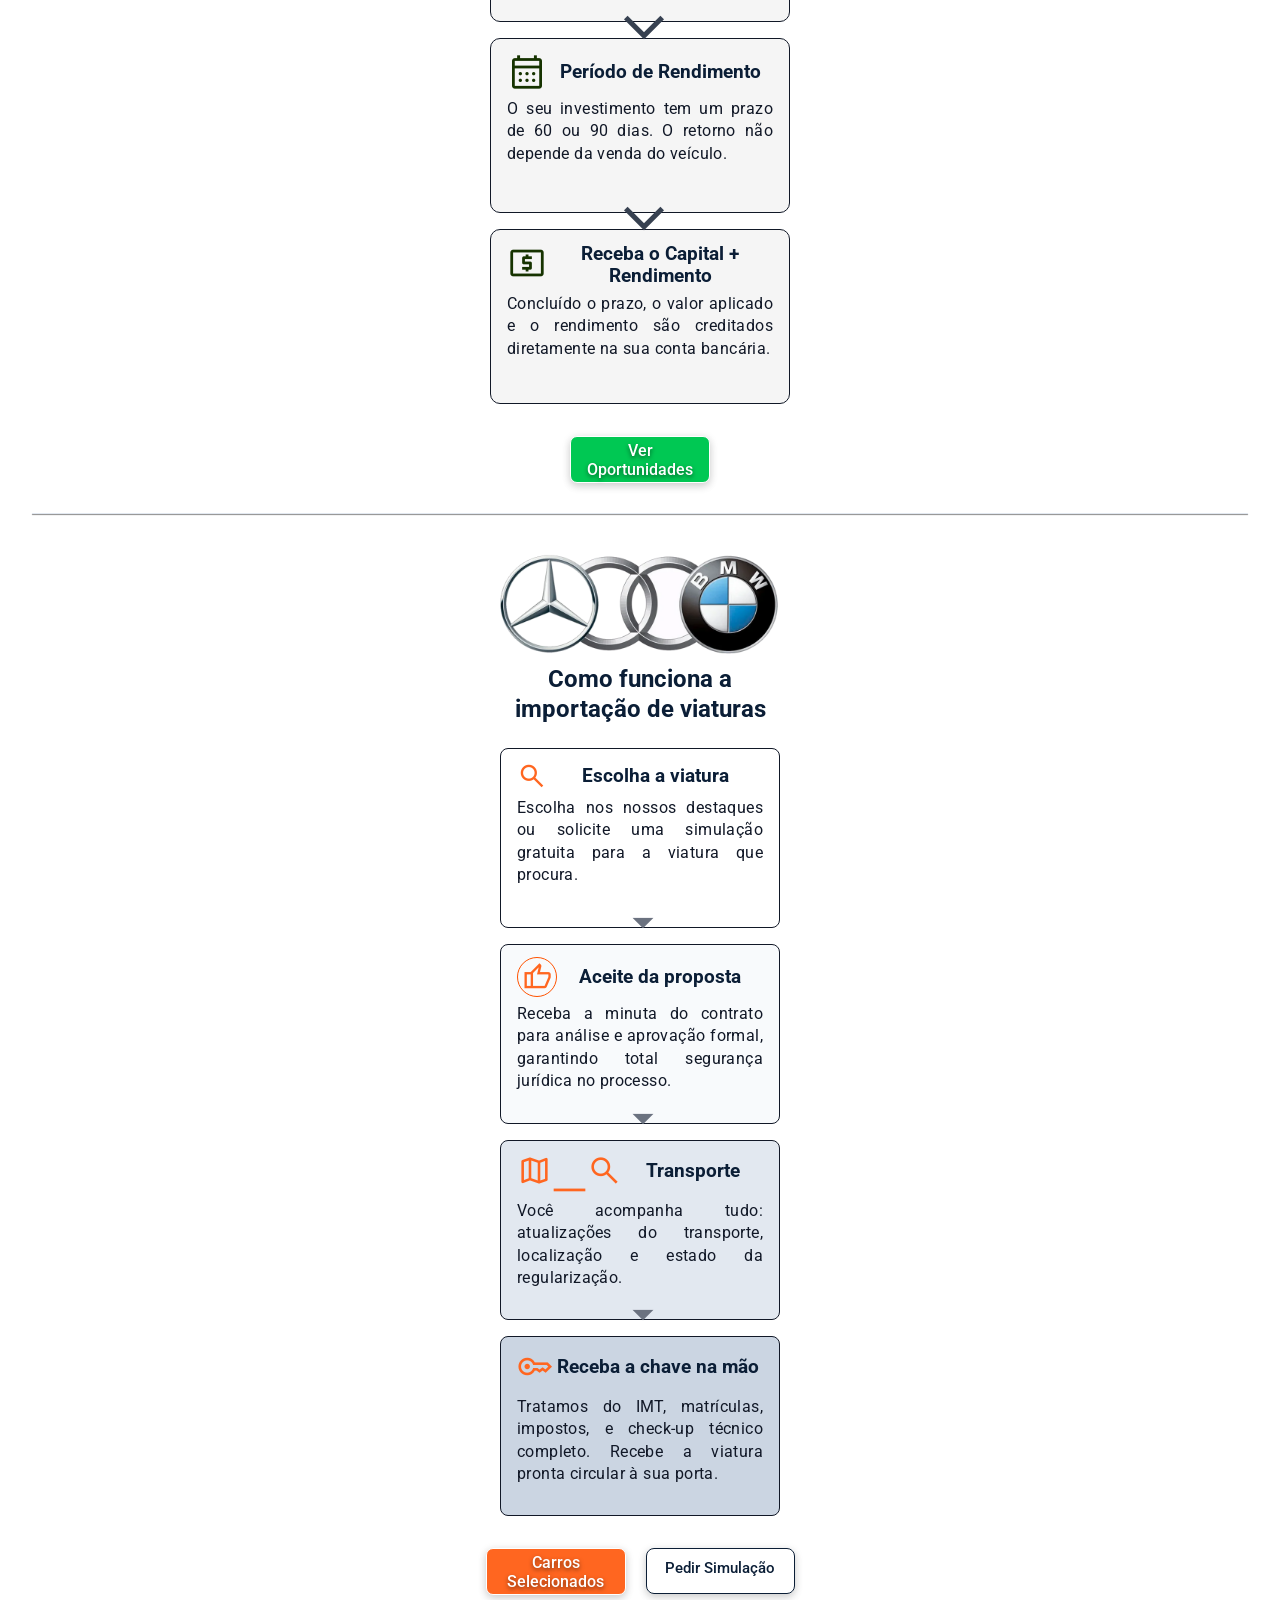
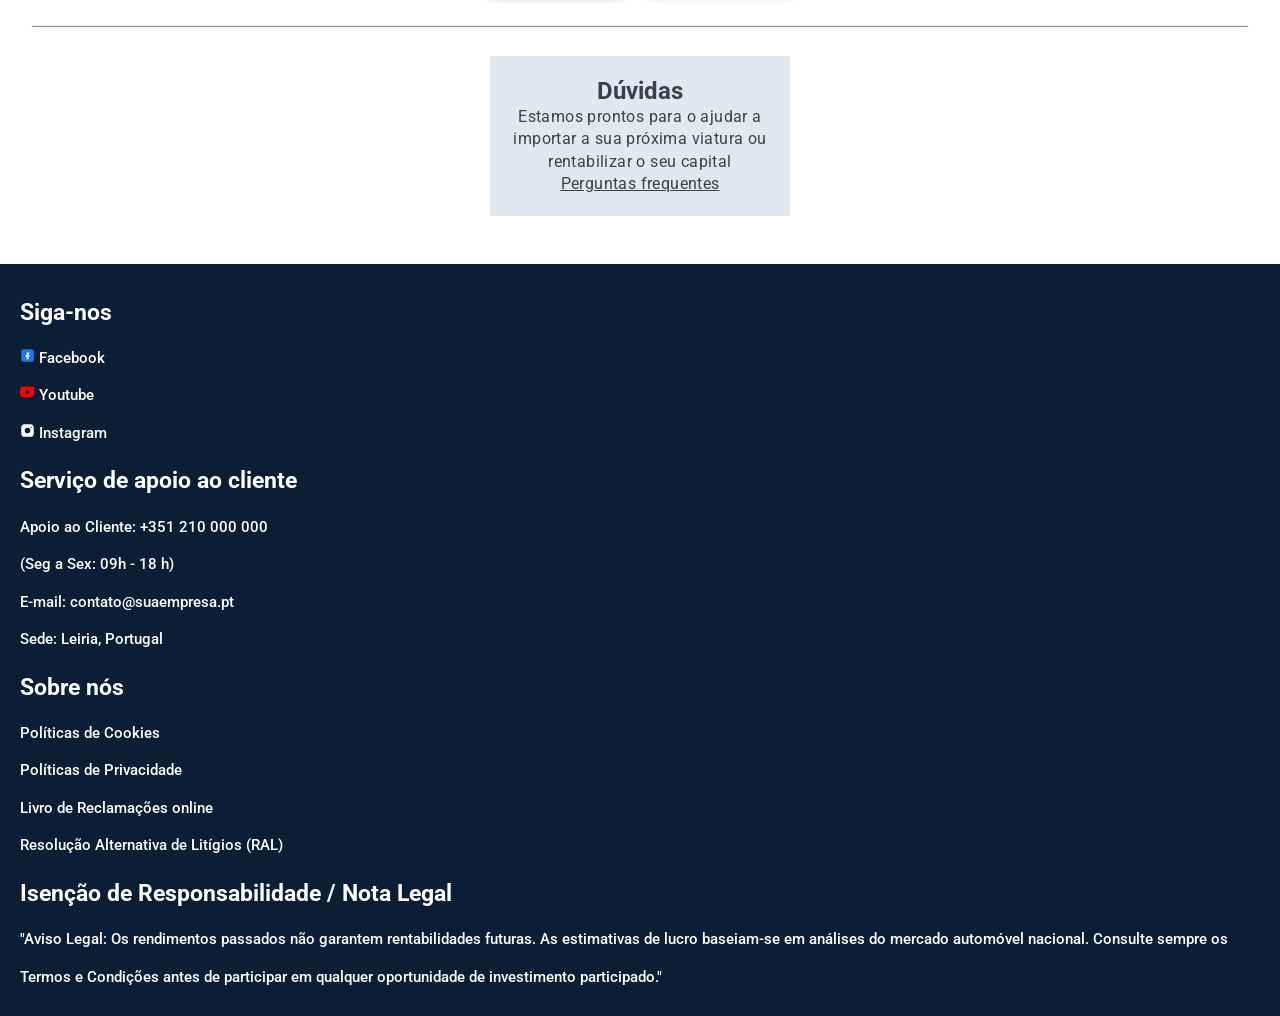
==== commit 0068e9cb: "fisch hero" ====
--- a/index.html
+++ b/index.html
@@ -179,7 +179,7 @@
                             <h3>Escolha a Viatura</h3>
                         </div>
                         <div>
-                            <p class="section--Label article__more--paragrafo">Selecione uma viatura e defina o valor de investimento(cotas).</p>
+                            <p class="section--Label article__more--paragrafo"><br>Selecione uma viatura e defina o valor de investimento(cotas).</p>
                         </div>
                     </article>
                     <article class="article__moreInvest">
@@ -224,7 +224,7 @@
             <div class="line--horiztone" id="LineBuy"></div>
             <section class="secction__moreBuy" id="MoreKnowBuy">
                 <div><img class="secction__more--img" src="imagens/MoreKnowBuy.png" alt=""></div>
-                <h2 class="section--Title">Como funciona a importação passo a passo</h2>
+                <h2 class="section--Title">Como funciona a importação de viaturas</h2>
                 <div>
                     <article class="article__moreBuy  article__moreBuy1">
                         <div>
--- a/styleCorFonts.css
+++ b/styleCorFonts.css
@@ -265,9 +265,9 @@
     padding-right: 3px;
     align-items: center;
     width: 140px;
-    height: 40px;
+    height: 47px;
     border: 1.1px solid var(--EmphasysWhite);
-    border-radius: 5px;
+    border-radius: 7px;
     font-weight: 500;
     font-size: 16px;
     text-align: center;
@@ -297,9 +297,9 @@
     background-color: #ffffff00;
     color: var(--PrimaryCompany1);
     width: 149px;
-    height: 40px;
+    height: 46px;
     border: 1.1px solid var(--PrimaryCompany1);
-    border-radius: 5px;
+    border-radius: 8px;
     font-weight: 500;
     font-size: 15px;
     text-align: center;
@@ -309,8 +309,8 @@
 
 .button__default--invest {
     width: 140px;
-    height: 40px;
-    border-radius: 5px;
+    height: 47px;
+    border-radius: 7px;
     font-weight: 500;
     /* font-size: 15px; */
     background-color: var(--FocusInvest);
@@ -327,8 +327,8 @@
     position: absolute;
     font-family: 'Material Symbols Outlined';
     content: "\e8cc";
-    left: -10px;
-    top: -1;
+    left: -6px;
+    
     font-size: 24px;
     font-weight: 300;
 }
